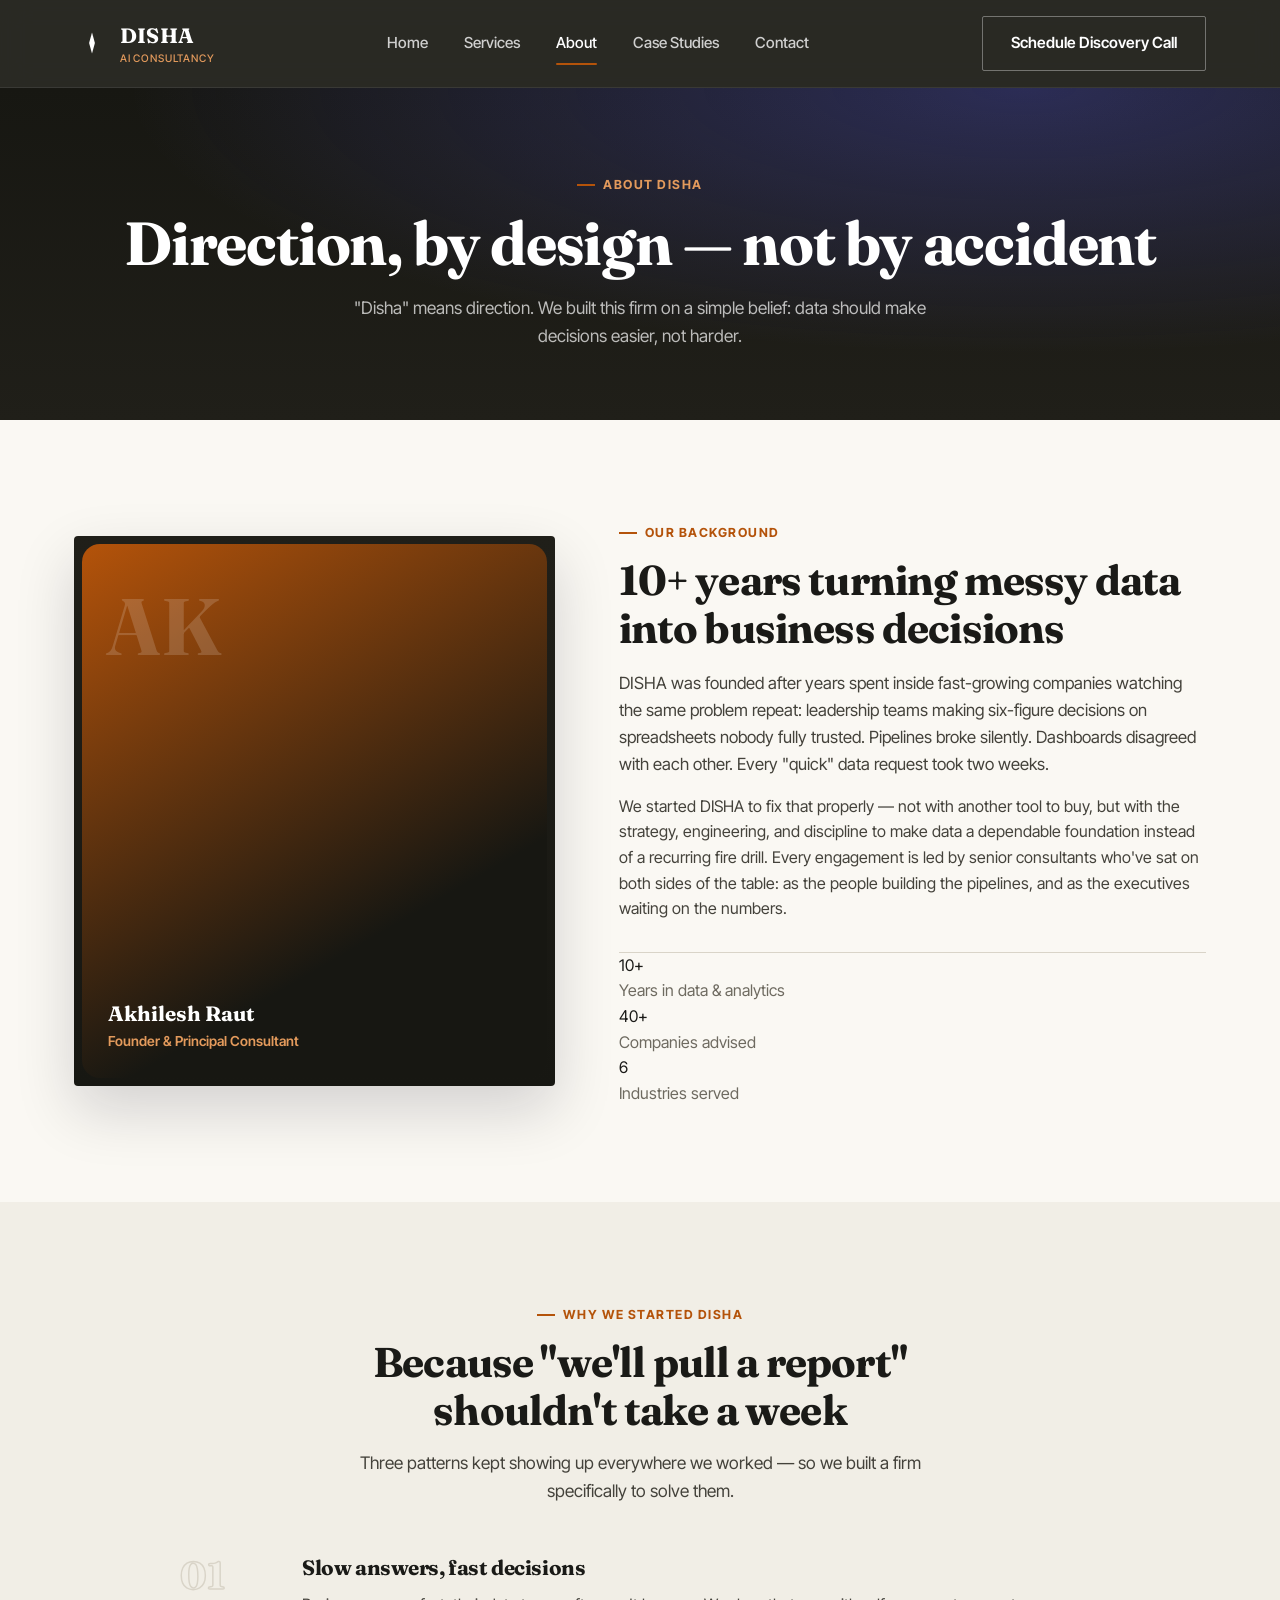
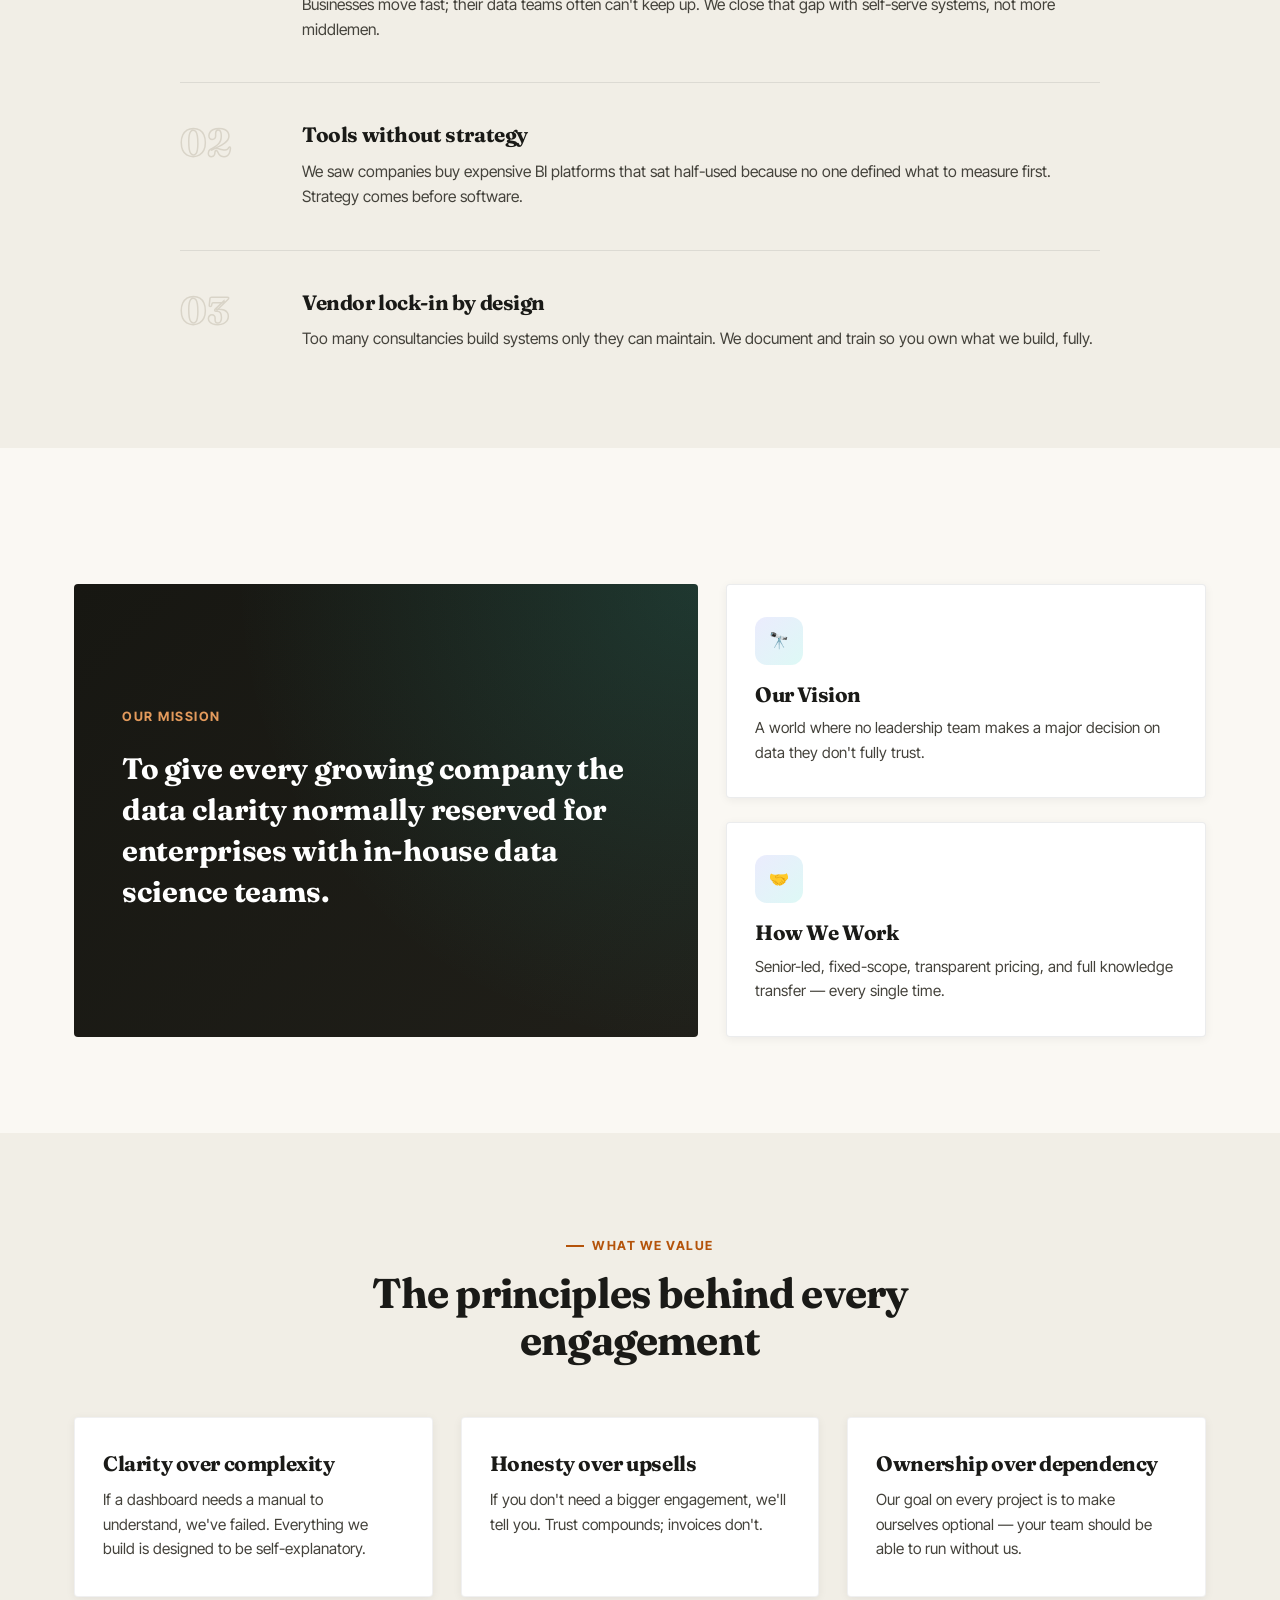
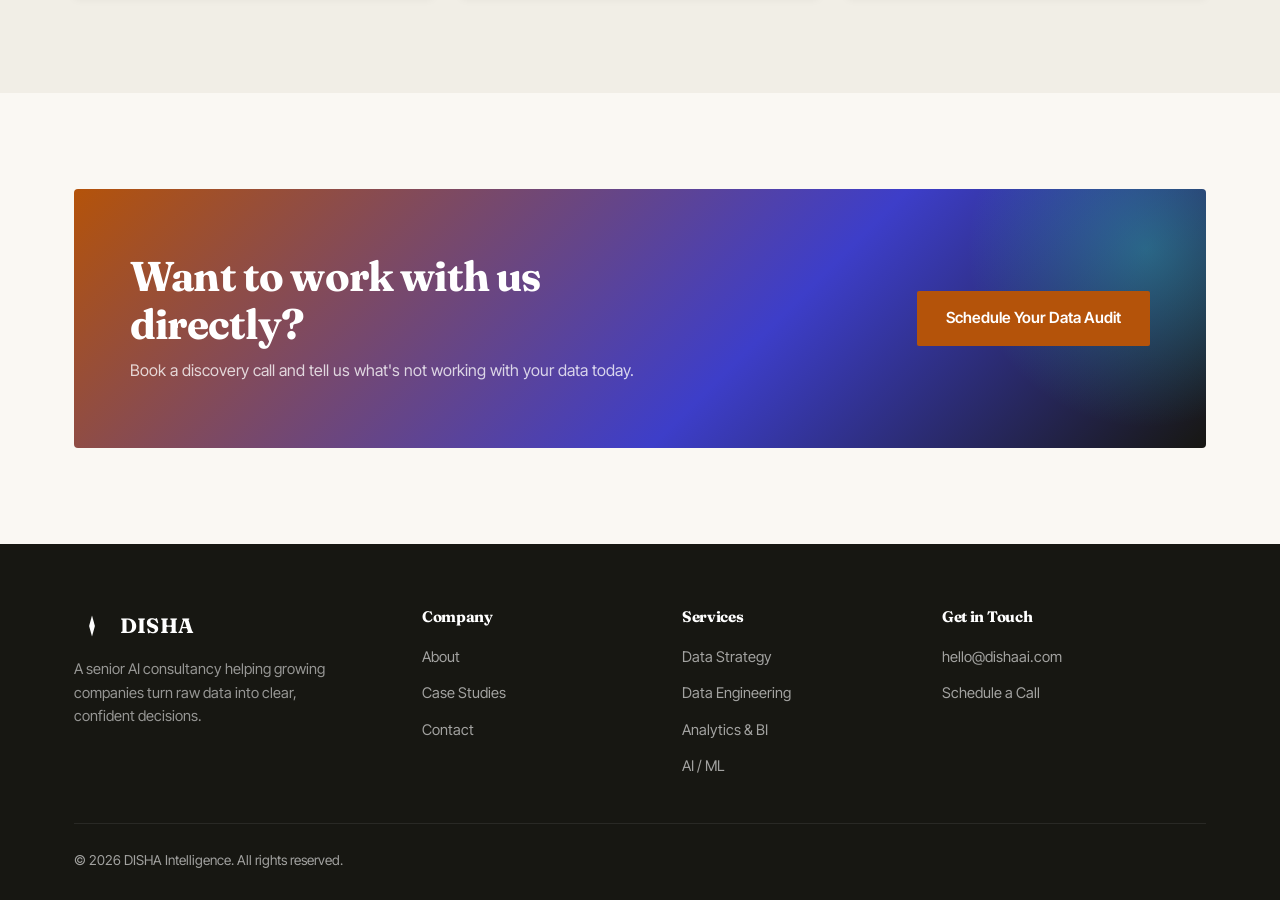
==== about.html @ 03b8af64 "Redesign: editorial consulting-firm design system Homepage rebuilt from scratch (css/editorial.css +" ====
<!DOCTYPE html>
<html lang="en">
<head>
<meta charset="UTF-8" />
<meta name="viewport" content="width=device-width, initial-scale=1.0" />
<title>About — DISHA Intelligence</title>
<meta name="description" content="Learn why DISHA was founded, the team's background, and the mission driving every data engagement." />
<link rel="icon" type="image/svg+xml" href="assets/favicon.svg" />
<link rel="icon" type="image/png" sizes="512x512" href="assets/favicon-512.png" />
<link rel="apple-touch-icon" href="assets/favicon-256.png" />
<link rel="preconnect" href="https://fonts.googleapis.com">
<link rel="preconnect" href="https://fonts.gstatic.com" crossorigin>
<link href="https://fonts.googleapis.com/css2?family=Fraunces:ital,opsz,wght@0,9..144,400;0,9..144,600;1,9..144,400&family=Inter+Tight:wght@400;500;600;700&display=swap" rel="stylesheet">
<link rel="stylesheet" href="css/styles.css" />
</head>
<body>

<header class="navbar">
  <div class="nav-inner">
    <a href="index.html" class="brand">
      <span class="brand-mark"><svg width="24" height="24" viewBox="0 0 120 120" xmlns="http://www.w3.org/2000/svg"><polygon points="60,7 45.5,60 74.5,60" fill="#FFFFFF"/><polygon points="45.5,60 60,113 74.5,60" fill="#FFFFFF"/></svg></span>
      <span><span class="brand-name">DISHA</span><span class="brand-tag">AI Consultancy</span></span>
    </a>
    <nav class="nav-links">
      <a href="index.html">Home</a>
      <a href="services.html">Services</a>
      <a href="about.html" class="active">About</a>
      <a href="case-studies.html">Case Studies</a>
      <a href="contact.html">Contact</a>
    </nav>
    <div class="nav-cta">
      <a href="contact.html" class="btn btn-outline">Schedule Discovery Call</a>
      <button type="button" class="nav-toggle" aria-label="Toggle navigation"><span></span><span></span><span></span></button>
    </div>
  </div>
</header>

<section class="page-header">
  <div class="container">
    <div class="section-tag">About DISHA</div>
    <h1>Direction, by design — not by accident</h1>
    <p>"Disha" means direction. We built this firm on a simple belief: data should make decisions easier, not harder.</p>
  </div>
</section>

<!-- FOUNDER -->
<section>
  <div class="container">
    <div class="about-hero">
      <div class="founder-card">
        <div class="founder-photo">
          <div class="initials">AK</div>
          <div>
            <div class="fp-name">Akhilesh Raut</div>
            <div class="fp-role">Founder &amp; Principal Consultant</div>
          </div>
        </div>
      </div>
      <div>
        <div class="section-tag">Our Background</div>
        <h2>10+ years turning messy data into business decisions</h2>
        <p style="margin-top:18px;font-size:1.05rem;">DISHA was founded after years spent inside fast-growing companies watching the same problem repeat: leadership teams making six-figure decisions on spreadsheets nobody fully trusted. Pipelines broke silently. Dashboards disagreed with each other. Every "quick" data request took two weeks.</p>
        <p style="margin-top:16px;">We started DISHA to fix that properly — not with another tool to buy, but with the strategy, engineering, and discipline to make data a dependable foundation instead of a recurring fire drill. Every engagement is led by senior consultants who've sat on both sides of the table: as the people building the pipelines, and as the executives waiting on the numbers.</p>
        <div class="hero-stats" style="border-top:1px solid var(--ink-300);margin-top:30px;">
          <div><div class="num" style="color:var(--ink-900)">10+</div><div class="label" style="color:var(--ink-500)">Years in data &amp; analytics</div></div>
          <div><div class="num" style="color:var(--ink-900)">40+</div><div class="label" style="color:var(--ink-500)">Companies advised</div></div>
          <div><div class="num" style="color:var(--ink-900)">6</div><div class="label" style="color:var(--ink-500)">Industries served</div></div>
        </div>
      </div>
    </div>
  </div>
</section>

<!-- WHY WE STARTED — Editorial numbered list, not another card row -->
<section class="bg-alt">
  <div class="container">
    <div class="section-head center">
      <div class="section-tag" style="justify-content:center;">Why We Started DISHA</div>
      <h2>Because "we'll pull a report" shouldn't take a week</h2>
      <p>Three patterns kept showing up everywhere we worked — so we built a firm specifically to solve them.</p>
    </div>
    <div class="capability-list">
      <div class="capability-item">
        <div class="capability-num">01</div>
        <div class="capability-body">
          <h3>Slow answers, fast decisions</h3>
          <p>Businesses move fast; their data teams often can't keep up. We close that gap with self-serve systems, not more middlemen.</p>
        </div>
      </div>
      <div class="capability-item">
        <div class="capability-num">02</div>
        <div class="capability-body">
          <h3>Tools without strategy</h3>
          <p>We saw companies buy expensive BI platforms that sat half-used because no one defined what to measure first. Strategy comes before software.</p>
        </div>
      </div>
      <div class="capability-item">
        <div class="capability-num">03</div>
        <div class="capability-body">
          <h3>Vendor lock-in by design</h3>
          <p>Too many consultancies build systems only they can maintain. We document and train so you own what we build, fully.</p>
        </div>
      </div>
    </div>
  </div>
</section>

<!-- MISSION / VISION — Asymmetric: featured statement + stacked companions -->
<section>
  <div class="container">
    <div class="mission-grid">
      <div class="mission-card">
        <div class="mission-label">Our Mission</div>
        <p class="mission-statement">To give every growing company the data clarity normally reserved for enterprises with in-house data science teams.</p>
      </div>
      <div class="mission-side">
        <div class="mission-side-item">
          <div class="card-icon">🔭</div>
          <h3>Our Vision</h3>
          <p>A world where no leadership team makes a major decision on data they don't fully trust.</p>
        </div>
        <div class="mission-side-item">
          <div class="card-icon">🤝</div>
          <h3>How We Work</h3>
          <p>Senior-led, fixed-scope, transparent pricing, and full knowledge transfer — every single time.</p>
        </div>
      </div>
    </div>
  </div>
</section>

<!-- VALUES STRIP -->
<section class="bg-alt">
  <div class="container">
    <div class="section-head center">
      <div class="section-tag" style="justify-content:center;">What We Value</div>
      <h2>The principles behind every engagement</h2>
    </div>
    <div class="grid-3">
      <div class="card">
        <h3>Clarity over complexity</h3>
        <p>If a dashboard needs a manual to understand, we've failed. Everything we build is designed to be self-explanatory.</p>
      </div>
      <div class="card">
        <h3>Honesty over upsells</h3>
        <p>If you don't need a bigger engagement, we'll tell you. Trust compounds; invoices don't.</p>
      </div>
      <div class="card">
        <h3>Ownership over dependency</h3>
        <p>Our goal on every project is to make ourselves optional — your team should be able to run without us.</p>
      </div>
    </div>
  </div>
</section>

<section>
  <div class="container">
    <div class="cta-banner">
      <div class="cta-text">
        <h2>Want to work with us directly?</h2>
        <p>Book a discovery call and tell us what's not working with your data today.</p>
      </div>
      <div class="cta-action">
        <a href="contact.html" class="btn btn-primary">Schedule Your Data Audit</a>
      </div>
    </div>
  </div>
</section>

<footer class="site-footer">
  <div class="container">
    <div class="footer-grid">
      <div class="footer-about">
        <div class="brand">
          <span class="brand-mark"><svg width="24" height="24" viewBox="0 0 120 120" xmlns="http://www.w3.org/2000/svg"><polygon points="60,7 45.5,60 74.5,60" fill="#FFFFFF"/><polygon points="45.5,60 60,113 74.5,60" fill="#FFFFFF"/></svg></span>
          <span class="brand-name">DISHA</span>
        </div>
        <p>A senior AI consultancy helping growing companies turn raw data into clear, confident decisions.</p>
      </div>
      <div>
        <h4>Company</h4>
        <ul><li><a href="about.html">About</a></li><li><a href="case-studies.html">Case Studies</a></li><li><a href="contact.html">Contact</a></li></ul>
      </div>
      <div>
        <h4>Services</h4>
        <ul><li><a href="services.html">Data Strategy</a></li><li><a href="services.html">Data Engineering</a></li><li><a href="services.html">Analytics &amp; BI</a></li><li><a href="services.html">AI / ML</a></li></ul>
      </div>
      <div>
        <h4>Get in Touch</h4>
        <ul><li><a href="mailto:hello@dishaai.com">hello@dishaai.com</a></li><li><a href="contact.html">Schedule a Call</a></li></ul>
      </div>
    </div>
    <div class="footer-bottom">
      <span>&copy; 2026 DISHA Intelligence. All rights reserved.</span>
    </div>
  </div>
</footer>

<script src="js/main.js"></script>
</body>
</html>
---- css/styles.css ----
/* =========================================================
   DISHA — Design System
   ========================================================= */

:root {
  --navy-900: #171712;
  --navy-800: #201F19;
  --navy-700: #2A2922;
  --indigo-500: #B4530A;
  --indigo-400: #C96A1F;
  --teal-400: #B4530A;
  --teal-300: #E39A5C;
  --amber-500: #B4530A;
  --amber-400: #C96A1F;
  --ink-900: #1A1A17;
  --ink-700: #44423B;
  --ink-500: #6E6A60;
  --ink-300: #D9D4C8;
  --ink-100: #F1EEE6;
  --bg-light: #FAF8F3;
  --white: #ffffff;

  --font-display: 'Fraunces', Georgia, serif;
  --font-body: 'Inter Tight', 'Segoe UI', sans-serif;

  --radius-sm: 2px;
  --radius-md: 3px;
  --radius-lg: 4px;
  --shadow-sm: 0 2px 10px rgba(11, 15, 31, 0.06);
  --shadow-md: 0 12px 32px rgba(11, 15, 31, 0.10);
  --shadow-lg: 0 24px 60px rgba(11, 15, 31, 0.16);
  --container: 1180px;
}

* { box-sizing: border-box; margin: 0; padding: 0; }

html { scroll-behavior: smooth; }

body {
  font-family: var(--font-body);
  color: var(--ink-900);
  background: var(--bg-light);
  line-height: 1.6;
  -webkit-font-smoothing: antialiased;
  overflow-x: hidden;
}

img, svg { display: block; max-width: 100%; }

a { color: inherit; text-decoration: none; }

h1, h2, h3, h4 {
  font-family: var(--font-display);
  font-weight: 700;
  line-height: 1.15;
  letter-spacing: -0.02em;
  color: var(--ink-900);
}

h1 { font-size: clamp(2.4rem, 5vw, 3.8rem); }
h2 { font-size: clamp(1.9rem, 3.4vw, 2.6rem); }
h3 { font-size: 1.3rem; }

p { color: var(--ink-700); }

.container {
  width: 100%;
  max-width: var(--container);
  margin: 0 auto;
  padding: 0 24px;
}

section { padding: 96px 0; }
@media (max-width: 720px) { section { padding: 64px 0; } }

.section-tag {
  display: inline-flex;
  align-items: center;
  gap: 8px;
  font-size: 0.78rem;
  font-weight: 700;
  letter-spacing: 0.12em;
  text-transform: uppercase;
  color: var(--indigo-500);
  margin-bottom: 14px;
}
.section-tag::before {
  content: '';
  width: 18px;
  height: 2px;
  background: var(--amber-500);
  display: inline-block;
}

.section-head { max-width: 640px; margin-bottom: 52px; }
.section-head.center { margin-left: auto; margin-right: auto; text-align: center; }
.section-head p { margin-top: 14px; font-size: 1.08rem; }

/* ---------- Buttons ---------- */
.btn {
  display: inline-flex;
  align-items: center;
  justify-content: center;
  gap: 8px;
  padding: 14px 28px;
  border-radius: 2px;
  font-family: var(--font-body);
  font-weight: 600;
  font-size: 0.96rem;
  border: 1px solid transparent;
  cursor: pointer;
  transition: transform 0.18s ease, box-shadow 0.18s ease, background 0.18s ease, color 0.18s ease;
  white-space: nowrap;
}
.btn:active { transform: translateY(1px); }

.btn-primary {
  background: var(--amber-500);
  color: var(--white);
  box-shadow: none;
}
.btn-primary:hover { background: var(--amber-400); transform: translateY(-2px); }

.btn-light {
  background: var(--white);
  color: var(--navy-900);
  box-shadow: var(--shadow-sm);
}
.btn-light:hover { transform: translateY(-2px); box-shadow: var(--shadow-md); }

.btn-outline {
  background: transparent;
  color: var(--white);
  border-color: rgba(255, 255, 255, 0.35);
}
.btn-outline:hover { background: rgba(255, 255, 255, 0.1); }

.btn-outline-dark {
  background: transparent;
  color: var(--ink-900);
  border-color: var(--ink-300);
}
.btn-outline-dark:hover { background: var(--ink-100); }

.btn-block { width: 100%; }

/* ---------- Navbar ---------- */
.navbar {
  position: sticky;
  top: 0;
  z-index: 100;
  background: rgba(23, 23, 18, 0.92);
  backdrop-filter: blur(14px);
  -webkit-backdrop-filter: blur(14px);
  border-bottom: 1px solid rgba(255, 255, 255, 0.08);
}
.nav-inner {
  display: flex;
  align-items: center;
  justify-content: space-between;
  padding: 16px 24px;
  max-width: var(--container);
  margin: 0 auto;
}
.brand { display: flex; align-items: center; gap: 10px; }
.brand-mark {
  width: 36px; height: 36px;
  display: flex; align-items: center; justify-content: center;
}
.brand-name {
  font-family: var(--font-display);
  font-weight: 700;
  font-size: 1.3rem;
  color: var(--white);
  letter-spacing: 0.01em;
}
.brand-tag {
  display: block;
  font-family: var(--font-body);
  font-size: 0.65rem;
  font-weight: 500;
  color: var(--teal-300);
  letter-spacing: 0.08em;
  text-transform: uppercase;
  margin-top: -2px;
}

.nav-links {
  display: flex;
  align-items: center;
  gap: 36px;
}
.nav-links a {
  color: rgba(255, 255, 255, 0.78);
  font-size: 0.95rem;
  font-weight: 500;
  transition: color 0.15s ease;
  position: relative;
  padding: 4px 0;
}
.nav-links a:hover { color: var(--white); }
.nav-links a.active { color: var(--white); }
.nav-links a.active::after {
  content: '';
  position: absolute;
  bottom: -6px; left: 0; right: 0;
  height: 2px;
  background: var(--amber-500);
  border-radius: 2px;
}

.nav-cta { display: flex; align-items: center; gap: 18px; }
.nav-toggle {
  display: none;
  flex-direction: column;
  gap: 5px;
  background: none;
  border: none;
  cursor: pointer;
  padding: 6px;
}
.nav-toggle span { width: 24px; height: 2px; background: var(--white); border-radius: 2px; }

@media (max-width: 920px) {
  .nav-links {
    position: fixed;
    top: 72px; left: 0; right: 0;
    flex-direction: column;
    align-items: flex-start;
    gap: 0;
    background: var(--navy-800);
    border-bottom: 1px solid rgba(255,255,255,0.08);
    max-height: 0;
    overflow: hidden;
    transition: max-height 0.3s ease;
  }
  .nav-links.open { max-height: 420px; }
  .nav-links a { width: 100%; padding: 16px 24px; border-top: 1px solid rgba(255,255,255,0.06); }
  .nav-links a.active::after { display: none; }
  .nav-links a.active { background: rgba(255,255,255,0.04); }
  .nav-cta .btn-outline { display: none; }
  .nav-toggle { display: flex; }
}

/* ---------- Hero — Asymmetric Premium Layout ---------- */
.hero {
  position: relative;
  background: radial-gradient(ellipse 80% 60% at 20% -10%, rgba(91, 95, 240, 0.35), transparent),
              radial-gradient(ellipse 60% 50% at 90% 10%, rgba(45, 217, 196, 0.25), transparent),
              linear-gradient(180deg, var(--navy-900), var(--navy-800));
  color: var(--white);
  padding: 100px 0 80px;
  overflow: hidden;
}

.hero-grid-bg {
  position: absolute; inset: 0;
  background-image:
    linear-gradient(rgba(255,255,255,0.035) 1px, transparent 1px),
    linear-gradient(90deg, rgba(255,255,255,0.035) 1px, transparent 1px);
  background-size: 52px 52px;
  mask-image: radial-gradient(ellipse 70% 70% at 50% 30%, black, transparent);
}

.hero-gradient {
  position: absolute;
  inset: 0;
  background: radial-gradient(circle at 80% 50%, rgba(45, 217, 196, 0.15) 0%, transparent 60%);
  pointer-events: none;
}

.hero .container { position: relative; z-index: 1; }

/* Asymmetric two-column layout */
.hero-layout {
  display: grid;
  grid-template-columns: 1fr 1.1fr;
  gap: 80px;
  align-items: center;
}

.hero-text {
  max-width: 640px;
}

.hero h1 {
  color: var(--white);
  margin-bottom: 24px;
  font-size: clamp(2.8rem, 6vw, 3.6rem);
}

.hero h1 .accent {
  background: linear-gradient(135deg, var(--teal-300), var(--indigo-400));
  -webkit-background-clip: text;
  background-clip: text;
  color: transparent;
}

.hero p.lead {
  font-size: 1.08rem;
  color: rgba(255, 255, 255, 0.75);
  line-height: 1.8;
  margin-bottom: 40px;
}

.hero-actions {
  display: flex;
  gap: 16px;
  flex-wrap: wrap;
  margin-bottom: 0;
}

/* Visual side with floating stat cards */
.hero-visual {
  position: relative;
  height: 450px;
}

.hero-placeholder {
  position: relative;
  width: 100%;
  height: 380px;
  border-radius: 24px;
  background: linear-gradient(135deg, rgba(94, 234, 212, 0.1), rgba(109, 94, 245, 0.1));
  border: 1px solid rgba(255, 255, 255, 0.12);
  display: flex;
  flex-direction: column;
  align-items: center;
  justify-content: center;
  color: rgba(255, 255, 255, 0.6);
  backdrop-filter: blur(8px);
}

.placeholder-icon {
  color: rgba(255, 255, 255, 0.3);
  margin-bottom: 16px;
}

.hero-placeholder p {
  font-size: 0.85rem;
  letter-spacing: 0.05em;
  text-transform: uppercase;
}

/* Floating stat cards with staggered positions */
.stat-float {
  position: absolute;
  background: rgba(255, 255, 255, 0.08);
  border: 1px solid rgba(255, 255, 255, 0.14);
  border-radius: 16px;
  padding: 20px 24px;
  backdrop-filter: blur(12px);
  animation: float 6s ease-in-out infinite;
}

.stat-float-1 {
  top: 20px;
  left: 0;
  animation-delay: 0s;
}

.stat-float-2 {
  top: 160px;
  right: 0;
  animation-delay: 0.5s;
}

.stat-float-3 {
  bottom: 30px;
  left: 40px;
  animation-delay: 1s;
}

.stat-value {
  font-family: var(--font-display);
  font-size: 1.8rem;
  font-weight: 800;
  color: var(--white);
  margin-bottom: 4px;
}

.stat-float p {
  color: rgba(255, 255, 255, 0.6);
  font-size: 0.75rem;
  letter-spacing: 0.04em;
  text-transform: uppercase;
}

@keyframes float {
  0%, 100% { transform: translateY(0px); }
  50% { transform: translateY(-12px); }
}

@media (max-width: 920px) {
  .hero-layout {
    grid-template-columns: 1fr;
    gap: 60px;
    align-items: flex-start;
  }

  .hero-visual {
    height: 350px;
  }

  .hero-placeholder {
    height: 300px;
  }

  .stat-float {
    position: static;
    animation: none;
    display: inline-block;
    width: calc(33.333% - 12px);
    margin-right: 18px;
    margin-bottom: 16px;
  }

  .stat-float-1, .stat-float-2, .stat-float-3 {
    top: auto;
    right: auto;
    bottom: auto;
    left: auto;
  }
}

@media (max-width: 620px) {
  .hero {
    padding: 80px 0 60px;
  }

  .hero h1 {
    font-size: 2.2rem;
    margin-bottom: 20px;
  }

  .hero p.lead {
    font-size: 1rem;
    margin-bottom: 30px;
  }

  .hero-actions {
    flex-direction: column;
  }

  .stat-float {
    width: 48%;
    margin-right: 0;
    margin-bottom: 12px;
  }

  .stat-float:nth-child(3) {
    width: 100%;
  }
}

/* ---------- Page header (inner pages) ---------- */
.page-header {
  background: radial-gradient(ellipse 70% 80% at 80% 0%, rgba(91, 95, 240, 0.3), transparent),
              linear-gradient(180deg, var(--navy-900), var(--navy-800));
  color: var(--white);
  padding: 80px 0 70px;
  text-align: center;
}
.page-header .section-tag { justify-content: center; color: var(--teal-300); }
.page-header h1 { color: var(--white); margin-bottom: 16px; }
.page-header p { color: rgba(255,255,255,0.7); max-width: 600px; margin: 0 auto; font-size: 1.08rem; }

/* ---------- Bento Grid: Services Cards ---------- */
.bento-grid {
  display: grid;
  grid-template-columns: 2fr 1fr 1fr;
  grid-template-rows: auto auto;
  gap: 24px;
  margin-top: 60px;
}

.card-lg { grid-row: span 2; }
.card-md { grid-row: span 1; }
.card-sm { grid-row: span 1; }

/* Base card styles */
.card {
  background: var(--white);
  border-radius: var(--radius-lg);
  padding: 34px 28px;
  box-shadow: var(--shadow-sm);
  border: 1px solid rgba(11, 15, 31, 0.06);
  transition: all 0.3s cubic-bezier(0.34, 1.56, 0.64, 1);
  display: flex;
  flex-direction: column;
}

.card:hover {
  transform: translateY(-8px);
  box-shadow: var(--shadow-md);
  border-color: var(--teal-400);
}

/* Featured card (large, emphasized) */
.card-featured {
  background: linear-gradient(135deg, var(--white) 0%, rgba(94, 234, 212, 0.04) 100%);
  border: 1px solid var(--teal-400);
  position: relative;
}

.card-featured::before {
  content: '';
  position: absolute;
  inset: 0;
  border-radius: var(--radius-lg);
  background: radial-gradient(circle at top-right, rgba(94, 234, 212, 0.1), transparent 70%);
  pointer-events: none;
}

.card-featured h3 { color: var(--navy-900); }

.card-tag {
  display: inline-block;
  font-size: 0.7rem;
  font-weight: 700;
  letter-spacing: 0.1em;
  text-transform: uppercase;
  color: var(--teal-400);
  margin-bottom: 12px;
  padding-bottom: 12px;
  border-bottom: 1px solid var(--teal-400);
}

.card-cta {
  margin-top: auto;
  font-weight: 600;
  color: var(--teal-400);
  font-size: 0.9rem;
}

/* Icon styling */
.card-icon {
  width: 48px;
  height: 48px;
  border-radius: 12px;
  display: flex;
  align-items: center;
  justify-content: center;
  margin-bottom: 18px;
  background: linear-gradient(135deg, rgba(91,95,240,0.12), rgba(45,217,196,0.16));
  color: var(--indigo-500);
  transition: all 0.3s ease;
}

.card:hover .card-icon {
  background: linear-gradient(135deg, rgba(91,95,240,0.18), rgba(45,217,196,0.24));
  transform: scale(1.08);
}

.card h3, .card h4 { margin-bottom: 12px; }
.card h3 { font-size: 1.3rem; }
.card h4 { font-size: 1.08rem; color: var(--ink-900); }
.card p { font-size: 0.96rem; color: var(--ink-700); }

/* Responsive: Stack on tablet */
@media (max-width: 920px) {
  .bento-grid {
    grid-template-columns: 1fr 1fr;
  }
  .card-lg { grid-row: span 1; }
}

/* Responsive: Single column on mobile */
@media (max-width: 640px) {
  .bento-grid {
    grid-template-columns: 1fr;
    gap: 18px;
  }
  .card {
    padding: 28px 24px;
  }
  .card h3 { font-size: 1.15rem; }
}

/* Services section header — left-aligned */
.services-section {
  padding: 96px 0;
}

.services-head {
  display: grid;
  grid-template-columns: 1fr 1fr;
  gap: 60px;
  align-items: flex-start;
  margin-bottom: 20px;
}

.services-head h2 {
  margin-top: 12px;
  margin-bottom: 0;
}

.services-head p {
  color: var(--ink-700);
  font-size: 1.08rem;
  line-height: 1.7;
}

@media (max-width: 880px) {
  .services-head {
    grid-template-columns: 1fr;
    gap: 24px;
  }
}

/* Grid utilities for other sections */
.grid-3 { display: grid; grid-template-columns: repeat(3, 1fr); gap: 28px; }
.grid-4 { display: grid; grid-template-columns: repeat(4, 1fr); gap: 24px; }
.grid-2 { display: grid; grid-template-columns: repeat(2, 1fr); gap: 28px; }
@media (max-width: 980px) { .grid-3, .grid-4 { grid-template-columns: repeat(2, 1fr); } }
@media (max-width: 640px) { .grid-3, .grid-4, .grid-2 { grid-template-columns: 1fr; } }

.card-list { margin-top: 18px; display: flex; flex-direction: column; gap: 9px; }
.card-list li { list-style: none; display: flex; gap: 9px; font-size: 0.9rem; color: var(--ink-700); align-items: flex-start; }
.card-list li svg { flex-shrink: 0; margin-top: 3px; color: var(--teal-400); }

/* ---------- Outcomes Grid: Case Studies ---------- */
.outcomes-grid {
  display: grid;
  grid-template-columns: 1.8fr 1fr 1fr;
  gap: 28px;
  align-items: start;
}

.outcome-card {
  background: var(--white);
  border-radius: var(--radius-lg);
  padding: 40px 32px;
  box-shadow: var(--shadow-sm);
  border: 1px solid rgba(11, 15, 31, 0.06);
  transition: all 0.3s cubic-bezier(0.34, 1.56, 0.64, 1);
  display: flex;
  flex-direction: column;
}

.outcome-card:hover {
  transform: translateY(-6px);
  box-shadow: var(--shadow-md);
  border-color: var(--teal-400);
}

.outcome-lg { grid-row: span 1; }
.outcome-md { grid-row: span 1; }

.outcome-featured {
  background: linear-gradient(135deg, var(--white) 0%, rgba(94, 234, 212, 0.04) 100%);
  border: 1px solid var(--teal-400);
  padding: 48px 40px;
  position: relative;
}

.outcome-featured::before {
  content: '';
  position: absolute;
  inset: 0;
  border-radius: var(--radius-lg);
  background: radial-gradient(circle at top-right, rgba(94, 234, 212, 0.08), transparent 70%);
  pointer-events: none;
}

/* Responsive: Stack on tablet */
@media (max-width: 980px) {
  .outcomes-grid {
    grid-template-columns: 1fr 1fr;
  }
}

/* Responsive: Single column on mobile */
@media (max-width: 640px) {
  .outcomes-grid {
    grid-template-columns: 1fr;
    gap: 20px;
  }
  .outcome-card {
    padding: 32px 28px;
  }
}

/* ---------- Process Timeline ---------- */
.process-timeline {
  display: grid;
  grid-template-columns: repeat(7, 1fr);
  gap: 16px;
  align-items: flex-start;
  position: relative;
}

.process-step {
  grid-column: span 1;
  display: flex;
  flex-direction: column;
  align-items: flex-start;
  gap: 16px;
}

.process-step-offset {
  margin-top: 52px;
}

.step-marker {
  position: relative;
  width: 100%;
}

.step-number {
  width: 64px;
  height: 64px;
  border-radius: 18px;
  background: linear-gradient(135deg, var(--teal-500), var(--purple-600));
  display: flex;
  align-items: center;
  justify-content: center;
  color: white;
  font-family: var(--font-display);
  font-weight: 800;
  font-size: 1.6rem;
  box-shadow: var(--shadow-sm);
  transition: all 0.3s ease;
}

.process-step:hover .step-number {
  transform: scale(1.1);
  box-shadow: var(--shadow-md);
}

.step-content h4 {
  font-size: 1.15rem;
  margin-bottom: 8px;
  color: var(--ink-900);
}

.step-content p {
  font-size: 0.9rem;
  line-height: 1.6;
  color: var(--ink-700);
}

/* Connecting lines between steps */
.step-connector {
  grid-column: span 1;
  height: 3px;
  background: linear-gradient(90deg, var(--teal-400), var(--purple-600));
  margin: 32px 0;
  position: relative;
}

.step-connector::after {
  content: '';
  position: absolute;
  right: -8px;
  top: 50%;
  width: 0;
  height: 0;
  border-left: 8px solid var(--purple-600);
  border-top: 4px solid transparent;
  border-bottom: 4px solid transparent;
  transform: translateY(-50%);
}

/* Responsive: Stack on tablet */
@media (max-width: 980px) {
  .process-timeline {
    grid-template-columns: 1fr;
    gap: 0;
  }

  .process-step {
    padding-left: 20px;
    border-left: 3px solid var(--teal-400);
    margin: 32px 0;
  }

  .step-connector {
    display: none;
  }

  .step-number {
    margin-left: -41px;
  }
}

/* Responsive: Mobile */
@media (max-width: 640px) {
  .process-timeline {
    gap: 0;
  }

  .process-step {
    padding-left: 16px;
    margin: 24px 0;
  }

  .step-number {
    width: 56px;
    height: 56px;
    font-size: 1.4rem;
    margin-left: -36px;
  }

  .step-content h4 {
    font-size: 1.08rem;
  }
}

/* ---------- CTA banner ---------- */
.cta-banner {
  background: linear-gradient(135deg, var(--indigo-500), #3d3ec9 60%, var(--navy-900));
  border-radius: var(--radius-lg);
  padding: 64px 56px;
  color: var(--white);
  display: flex;
  align-items: center;
  justify-content: space-between;
  gap: 32px;
  position: relative;
  overflow: hidden;
}
.cta-banner::after {
  content: '';
  position: absolute;
  width: 360px; height: 360px;
  background: radial-gradient(circle, rgba(45,217,196,0.35), transparent 70%);
  right: -120px; top: -120px;
}
.cta-banner .cta-text { position: relative; z-index: 1; max-width: 560px; }
.cta-banner h2 { color: var(--white); margin-bottom: 10px; }
.cta-banner p { color: rgba(255,255,255,0.78); }
.cta-banner .cta-action { position: relative; z-index: 1; flex-shrink: 0; }
@media (max-width: 760px) {
  .cta-banner { flex-direction: column; text-align: center; padding: 48px 28px; }
}

/* ---------- Footer ---------- */
.site-footer {
  background: var(--navy-900);
  color: rgba(255,255,255,0.6);
  padding: 64px 0 28px;
}
.footer-grid {
  display: grid;
  grid-template-columns: 1.4fr 1fr 1fr 1.2fr;
  gap: 40px;
  padding-bottom: 44px;
  border-bottom: 1px solid rgba(255,255,255,0.08);
}
.footer-grid h4 { color: var(--white); font-size: 0.95rem; margin-bottom: 18px; }
.footer-grid ul { list-style: none; display: flex; flex-direction: column; gap: 11px; }
.footer-grid a { color: rgba(255,255,255,0.6); font-size: 0.92rem; transition: color 0.15s; }
.footer-grid a:hover { color: var(--teal-300); }
.footer-about p { color: rgba(255,255,255,0.55); font-size: 0.92rem; max-width: 280px; margin-top: 14px; }
.footer-bottom {
  display: flex;
  justify-content: space-between;
  align-items: center;
  padding-top: 26px;
  font-size: 0.85rem;
  flex-wrap: wrap;
  gap: 12px;
}
.footer-social { display: flex; gap: 14px; }
.footer-social a {
  width: 36px; height: 36px;
  border-radius: 50%;
  background: rgba(255,255,255,0.06);
  display: flex; align-items: center; justify-content: center;
  transition: background 0.15s;
}
.footer-social a:hover { background: var(--indigo-500); }
@media (max-width: 880px) {
  .footer-grid { grid-template-columns: 1fr 1fr; }
}
@media (max-width: 540px) {
  .footer-grid { grid-template-columns: 1fr; }
}

/* ---------- Capabilities list (Services page) ---------- */
.capability-list { max-width: 920px; margin: 0 auto; }
.capability-item {
  display: grid;
  grid-template-columns: 90px 1fr;
  gap: 32px;
  padding: 40px 0;
  border-bottom: 1px solid rgba(11,15,31,0.09);
}
.capability-item:first-child { padding-top: 0; }
.capability-item:last-child { border-bottom: none; padding-bottom: 0; }
.capability-num {
  font-family: var(--font-display);
  font-size: 2.4rem;
  font-weight: 700;
  color: transparent;
  -webkit-text-stroke: 1.5px var(--ink-300);
  line-height: 1;
}
.capability-body h3 { margin-bottom: 12px; }
.capability-body p { font-size: 0.98rem; }
@media (max-width: 620px) {
  .capability-item { grid-template-columns: 1fr; gap: 10px; }
  .capability-num { font-size: 1.6rem; }
}

/* ---------- Pricing (Services page) ---------- */
.pricing-grid { display: grid; grid-template-columns: repeat(2, 1fr); gap: 28px; align-items: stretch; }
@media (max-width: 900px) { .pricing-grid { grid-template-columns: 1fr; max-width: 460px; margin: 0 auto; } }

.price-card {
  background: var(--white);
  border-radius: var(--radius-lg);
  border: 1px solid rgba(11,15,31,0.08);
  padding: 36px 30px;
  display: flex;
  flex-direction: column;
  box-shadow: var(--shadow-sm);
  position: relative;
}
.price-card.featured {
  background: linear-gradient(180deg, var(--navy-800), var(--navy-900));
  color: var(--white);
  border: none;
  box-shadow: var(--shadow-lg);
  transform: scale(1.03);
}
.price-card.featured h3, .price-card.featured .price { color: var(--white); }
.price-card.featured p { color: rgba(255,255,255,0.65); }
.price-card.featured .card-list li { color: rgba(255,255,255,0.82); }
.price-badge {
  position: absolute; top: -14px; right: 28px;
  background: var(--amber-500);
  color: var(--navy-900);
  font-size: 0.74rem;
  font-weight: 700;
  padding: 6px 14px;
  border-radius: 999px;
  letter-spacing: 0.03em;
}
.tier-name { font-size: 0.82rem; font-weight: 700; text-transform: uppercase; letter-spacing: 0.1em; color: var(--indigo-500); margin-bottom: 10px; }
.price-card.featured .tier-name { color: var(--teal-300); }
.price { font-family: var(--font-display); font-size: 2.4rem; font-weight: 700; margin: 6px 0 4px; }
.price span { font-size: 0.95rem; font-weight: 500; color: var(--ink-500); }
.price-card.featured .price span { color: rgba(255,255,255,0.55); }
.price-desc { font-size: 0.9rem; margin-bottom: 22px; }
.price-meta {
  display: flex; justify-content: space-between;
  font-size: 0.82rem; color: var(--ink-500);
  padding: 14px 0; margin: 18px 0 6px;
  border-top: 1px dashed rgba(11,15,31,0.12);
  border-bottom: 1px dashed rgba(11,15,31,0.12);
}
.price-card.featured .price-meta { color: rgba(255,255,255,0.55); border-color: rgba(255,255,255,0.15); }
.price-card .btn { margin-top: auto; margin-top: 24px; }

/* ---------- Timeline ---------- */
.timeline { display: flex; flex-direction: column; gap: 0; max-width: 760px; margin: 0 auto; }
.timeline-step {
  display: grid;
  grid-template-columns: 70px 1fr;
  gap: 24px;
  position: relative;
  padding-bottom: 44px;
}
.timeline-step:last-child { padding-bottom: 0; }
.timeline-num {
  width: 52px; height: 52px;
  border-radius: 50%;
  background: linear-gradient(135deg, var(--indigo-500), var(--teal-400));
  color: var(--white);
  font-family: var(--font-display);
  font-weight: 700;
  display: flex; align-items: center; justify-content: center;
  font-size: 1.1rem;
  z-index: 1;
}
.timeline-step:not(:last-child)::before {
  content: '';
  position: absolute;
  left: 25px; top: 52px; bottom: -4px;
  width: 2px;
  background: repeating-linear-gradient(to bottom, var(--ink-300) 0 6px, transparent 6px 12px);
}
.timeline-body h4 { margin-bottom: 6px; }
.timeline-body .duration { display: inline-block; font-size: 0.78rem; font-weight: 700; color: var(--amber-500); margin-bottom: 8px; text-transform: uppercase; letter-spacing: 0.06em; }
.timeline-body p { font-size: 0.95rem; }

/* ---------- About page ---------- */
.about-hero { display: grid; grid-template-columns: 0.9fr 1.1fr; gap: 64px; align-items: center; }
@media (max-width: 880px) { .about-hero { grid-template-columns: 1fr; gap: 36px; } }
.founder-card {
  background: linear-gradient(180deg, var(--navy-800), var(--navy-900));
  border-radius: var(--radius-lg);
  padding: 8px;
  box-shadow: var(--shadow-lg);
}
.founder-photo {
  aspect-ratio: 4/4.6;
  border-radius: 18px;
  background: linear-gradient(150deg, var(--indigo-500), var(--navy-900) 70%);
  display: flex;
  align-items: flex-end;
  padding: 26px;
  position: relative;
  overflow: hidden;
}
.founder-photo .initials {
  font-family: var(--font-display);
  font-size: 5rem;
  font-weight: 700;
  color: rgba(255,255,255,0.16);
  position: absolute;
  top: 18px; left: 24px;
}
.founder-photo .fp-name { color: var(--white); font-family: var(--font-display); font-size: 1.3rem; font-weight: 700; position: relative; z-index: 1; }
.founder-photo .fp-role { color: var(--teal-300); font-size: 0.86rem; font-weight: 600; position: relative; z-index: 1; }

/* ---------- Mission / Vision — asymmetric featured + stacked ---------- */
.mission-grid {
  display: grid;
  grid-template-columns: 1.3fr 1fr;
  gap: 28px;
  margin-top: 40px;
  align-items: stretch;
}

.mission-card {
  background: linear-gradient(135deg, var(--navy-900) 0%, var(--navy-800) 100%);
  border-radius: var(--radius-lg);
  padding: 56px 48px;
  display: flex;
  flex-direction: column;
  justify-content: center;
  position: relative;
  overflow: hidden;
}

.mission-card::before {
  content: '';
  position: absolute;
  inset: 0;
  background: radial-gradient(circle at top right, rgba(45, 217, 196, 0.15), transparent 60%);
  pointer-events: none;
}

.mission-label {
  color: var(--teal-300);
  text-transform: uppercase;
  letter-spacing: 0.12em;
  font-weight: 700;
  font-size: 0.8rem;
  margin-bottom: 20px;
  position: relative;
}

.mission-statement {
  color: var(--white);
  font-family: var(--font-display);
  font-weight: 700;
  font-size: clamp(1.5rem, 2.3vw, 2.1rem);
  line-height: 1.4;
  letter-spacing: -0.01em;
  position: relative;
}

.mission-side {
  display: flex;
  flex-direction: column;
  gap: 24px;
}

.mission-side-item {
  background: var(--white);
  border: 1px solid rgba(11, 15, 31, 0.08);
  border-radius: var(--radius-lg);
  padding: 32px 28px;
  box-shadow: var(--shadow-sm);
  flex: 1;
  transition: all 0.3s ease;
}

.mission-side-item:hover {
  transform: translateY(-4px);
  box-shadow: var(--shadow-md);
  border-color: var(--teal-400);
}

.mission-side-item h3 { margin-bottom: 10px; }
.mission-side-item p { font-size: 0.95rem; }

@media (max-width: 880px) {
  .mission-grid { grid-template-columns: 1fr; }
  .mission-card { padding: 44px 36px; }
}

.stat-strip {
  display: grid;
  grid-template-columns: repeat(4, 1fr);
  gap: 24px;
  background: var(--navy-900);
  border-radius: var(--radius-lg);
  padding: 48px 40px;
  color: var(--white);
  text-align: center;
}
.stat-strip .num { font-family: var(--font-display); font-size: 2.2rem; font-weight: 700; color: var(--teal-300); }
.stat-strip .label { font-size: 0.85rem; color: rgba(255,255,255,0.6); margin-top: 6px; }
@media (max-width: 760px) { .stat-strip { grid-template-columns: 1fr 1fr; } }

/* ---------- Case studies ---------- */
.case-card {
  background: var(--white);
  border-radius: var(--radius-lg);
  overflow: hidden;
  box-shadow: var(--shadow-sm);
  border: 1px solid rgba(11,15,31,0.06);
  display: grid;
  grid-template-columns: 1fr 1fr;
}
.case-card:not(:last-child) { margin-bottom: 28px; }
.case-card .case-visual {
  background: linear-gradient(160deg, var(--navy-800), var(--navy-900));
  padding: 40px;
  color: var(--white);
  display: flex;
  flex-direction: column;
  justify-content: center;
  position: relative;
}
.case-card .case-visual .industry-tag {
  align-self: flex-start;
  background: rgba(255,255,255,0.08);
  border: 1px solid rgba(255,255,255,0.16);
  padding: 6px 14px;
  border-radius: 999px;
  font-size: 0.76rem;
  font-weight: 700;
  letter-spacing: 0.04em;
  margin-bottom: 24px;
}
.case-metrics { display: grid; grid-template-columns: 1fr 1fr; gap: 20px; margin-top: 6px; }
.case-metrics .metric .num { font-family: var(--font-display); font-size: 1.9rem; font-weight: 700; color: var(--teal-300); }
.case-metrics .metric .label { font-size: 0.78rem; color: rgba(255,255,255,0.55); margin-top: 2px; }
.case-card .case-body { padding: 40px; display: flex; flex-direction: column; }
.case-card .case-body h3 { margin-bottom: 14px; }
.case-card .case-body .quote {
  margin-top: auto;
  padding-top: 22px;
  border-top: 1px solid rgba(11,15,31,0.08);
  font-style: italic;
  color: var(--ink-700);
  font-size: 0.95rem;
}
.case-card .case-body .quote-author { margin-top: 10px; font-style: normal; font-weight: 700; font-size: 0.88rem; color: var(--ink-900); }
.case-card .case-body .quote-author span { display: block; font-weight: 500; color: var(--ink-500); font-size: 0.82rem; }
@media (max-width: 820px) {
  .case-card { grid-template-columns: 1fr; }
}

/* ---------- Testimonial mini cards (homepage) ---------- */
.testimonial-card {
  background: var(--white);
  border-radius: var(--radius-md);
  padding: 26px;
  box-shadow: var(--shadow-sm);
  border: 1px solid rgba(11,15,31,0.06);
}
.testimonial-card .stars { color: var(--amber-500); font-size: 0.9rem; margin-bottom: 12px; letter-spacing: 2px; }
.testimonial-card p { font-size: 0.92rem; margin-bottom: 16px; }
.testimonial-card .who { display: flex; align-items: center; gap: 12px; }
.testimonial-card .avatar {
  width: 38px; height: 38px; border-radius: 50%;
  background: linear-gradient(135deg, var(--indigo-500), var(--teal-400));
  display: flex; align-items: center; justify-content: center;
  color: var(--white); font-weight: 700; font-size: 0.85rem;
}
.testimonial-card .who strong { display: block; font-size: 0.88rem; }
.testimonial-card .who span { font-size: 0.78rem; color: var(--ink-500); }

/* ---------- Contact page ---------- */
.contact-layout { display: grid; grid-template-columns: 1fr 1.2fr; gap: 48px; align-items: flex-start; }
@media (max-width: 920px) { .contact-layout { grid-template-columns: 1fr; } }

.contact-info-card {
  background: linear-gradient(180deg, var(--navy-800), var(--navy-900));
  color: var(--white);
  border-radius: var(--radius-lg);
  padding: 40px 32px;
}
.contact-info-card h3 { color: var(--white); margin-bottom: 8px; }
.contact-info-card > p { color: rgba(255,255,255,0.65); margin-bottom: 30px; font-size: 0.95rem; }
.contact-item { display: flex; gap: 16px; margin-bottom: 24px; align-items: flex-start; }
.contact-item .ci-icon {
  width: 42px; height: 42px; border-radius: 12px;
  background: rgba(255,255,255,0.08);
  display: flex; align-items: center; justify-content: center;
  color: var(--teal-300);
  flex-shrink: 0;
}
.contact-item h4 { color: var(--white); font-size: 0.95rem; margin-bottom: 3px; }
.contact-item p, .contact-item a { color: rgba(255,255,255,0.65); font-size: 0.9rem; }
.contact-item a:hover { color: var(--teal-300); }
.calendly-box {
  margin-top: 30px;
  background: rgba(255,255,255,0.06);
  border: 1px solid rgba(255,255,255,0.12);
  border-radius: var(--radius-md);
  padding: 22px;
}
.calendly-box h4 { color: var(--white); margin-bottom: 6px; }
.calendly-box p { color: rgba(255,255,255,0.6); font-size: 0.88rem; margin-bottom: 16px; }

.form-card {
  background: var(--white);
  border-radius: var(--radius-lg);
  padding: 40px;
  box-shadow: var(--shadow-sm);
  border: 1px solid rgba(11,15,31,0.06);
}
.form-row { display: grid; grid-template-columns: 1fr 1fr; gap: 20px; }
@media (max-width: 540px) { .form-row { grid-template-columns: 1fr; } }
.field { margin-bottom: 20px; }
.field label { display: block; font-size: 0.85rem; font-weight: 600; margin-bottom: 8px; color: var(--ink-900); }
.field input, .field select, .field textarea {
  width: 100%;
  padding: 13px 16px;
  border-radius: 10px;
  border: 1.5px solid var(--ink-300);
  font-family: var(--font-body);
  font-size: 0.95rem;
  color: var(--ink-900);
  background: var(--white);
  transition: border-color 0.15s ease, box-shadow 0.15s ease;
}
.field input:focus, .field select:focus, .field textarea:focus {
  outline: none;
  border-color: var(--indigo-500);
  box-shadow: 0 0 0 4px rgba(91,95,240,0.12);
}
.field textarea { resize: vertical; min-height: 120px; }
.field .error-msg { display: none; color: #e0452f; font-size: 0.8rem; margin-top: 6px; }
.field.invalid input, .field.invalid select, .field.invalid textarea { border-color: #e0452f; }
.field.invalid .error-msg { display: block; }
.form-note { font-size: 0.82rem; color: var(--ink-500); margin-top: 16px; text-align: center; }
.form-success {
  display: none;
  text-align: center;
  padding: 40px 10px;
}
.form-success .check {
  width: 60px; height: 60px; border-radius: 50%;
  background: linear-gradient(135deg, var(--indigo-500), var(--teal-400));
  display: flex; align-items: center; justify-content: center;
  margin: 0 auto 20px;
  color: var(--white);
}
.form-success h3 { margin-bottom: 8px; }
.form-success p { font-size: 0.95rem; }

/* ---------- FAQ ---------- */
.faq-item {
  border-bottom: 1px solid rgba(11,15,31,0.1);
  padding: 22px 0;
}
.faq-item summary {
  cursor: pointer;
  font-weight: 700;
  font-size: 1.02rem;
  list-style: none;
  display: flex;
  justify-content: space-between;
  align-items: center;
}
.faq-item summary::-webkit-details-marker { display: none; }
.faq-item summary .icon { font-size: 1.3rem; color: var(--indigo-500); transition: transform 0.2s; }
.faq-item[open] summary .icon { transform: rotate(45deg); }
.faq-item p { margin-top: 14px; font-size: 0.95rem; }

/* ---------- Utility ---------- */
.text-center { text-align: center; }
.mt-lg { margin-top: 56px; }
.bg-alt { background: var(--ink-100); }
.eyebrow-row { display: flex; align-items: center; justify-content: space-between; gap: 24px; flex-wrap: wrap; }

.logo-strip {
  display: flex;
  align-items: center;
  justify-content: space-between;
  flex-wrap: wrap;
  gap: 28px;
  padding: 28px 0;
  opacity: 0.55;
  filter: grayscale(1);
}
.logo-strip span { font-family: var(--font-display); font-weight: 700; font-size: 1.05rem; color: var(--ink-500); }
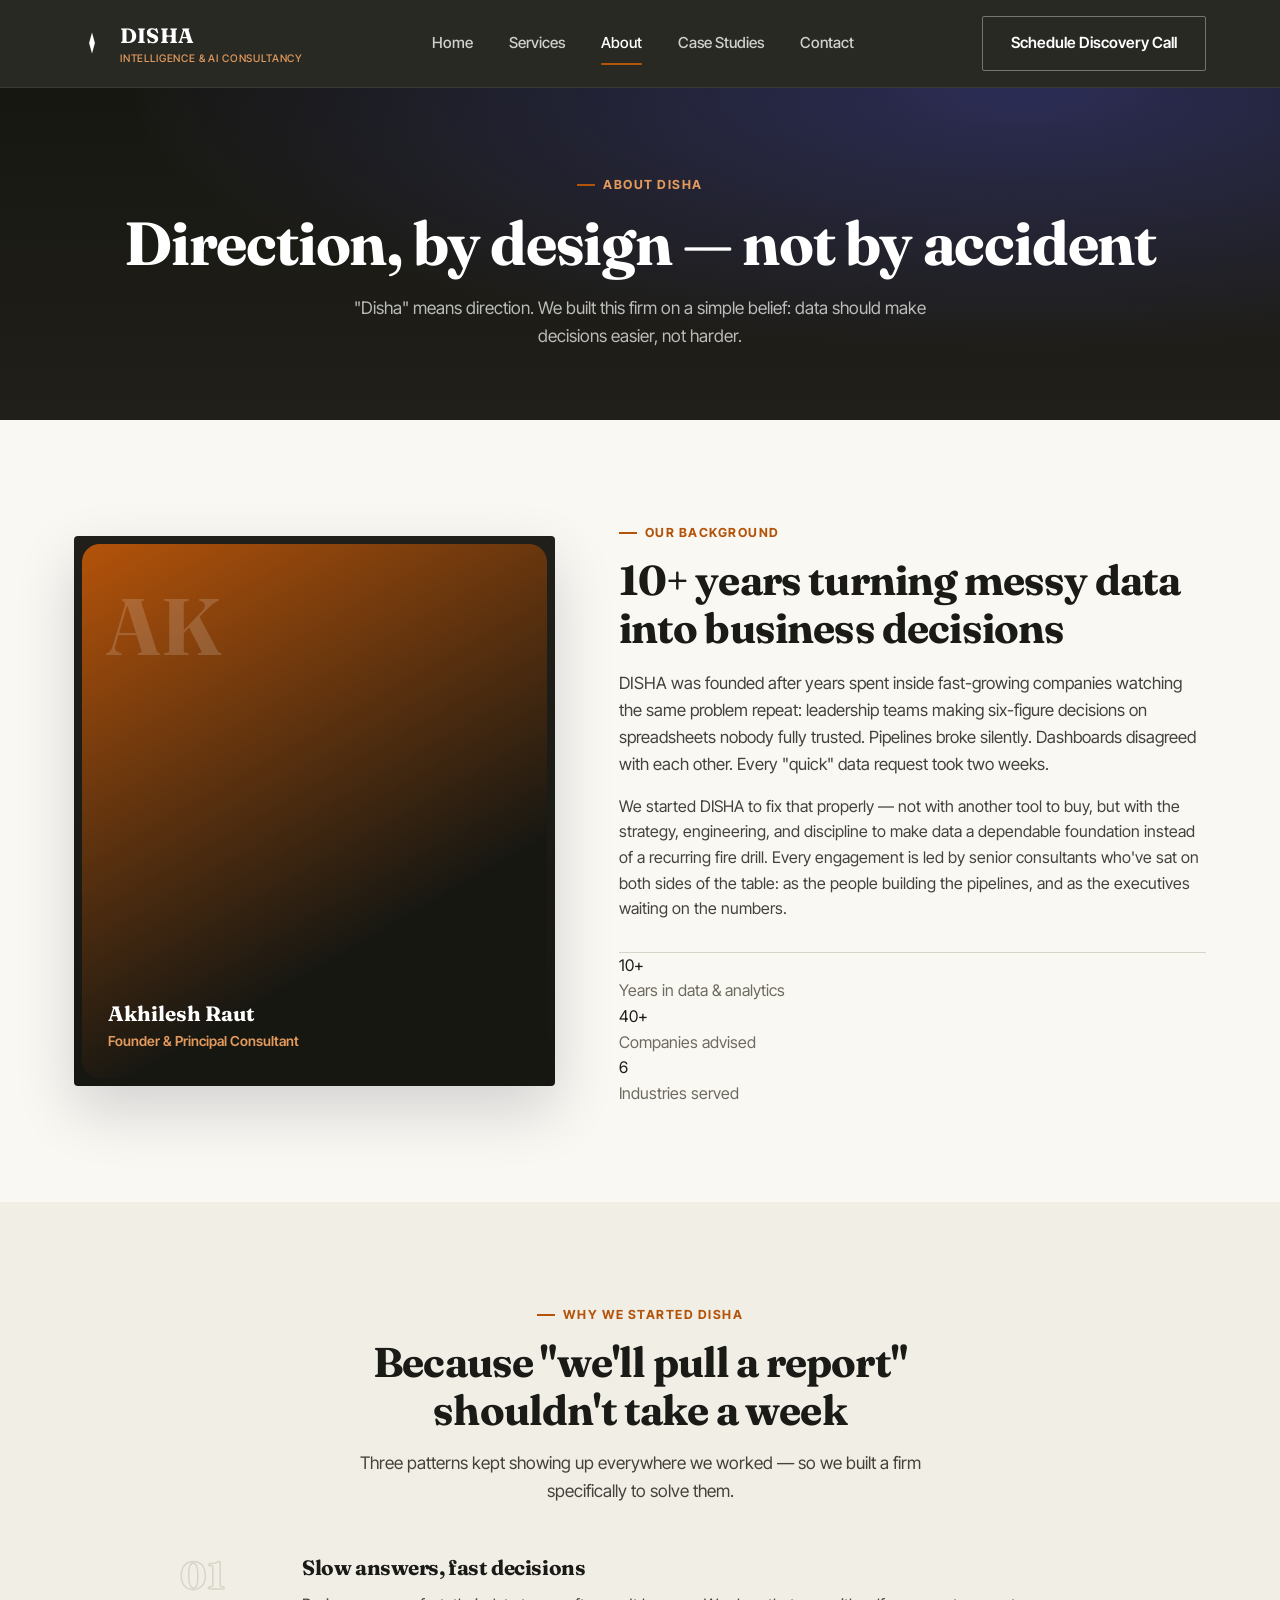
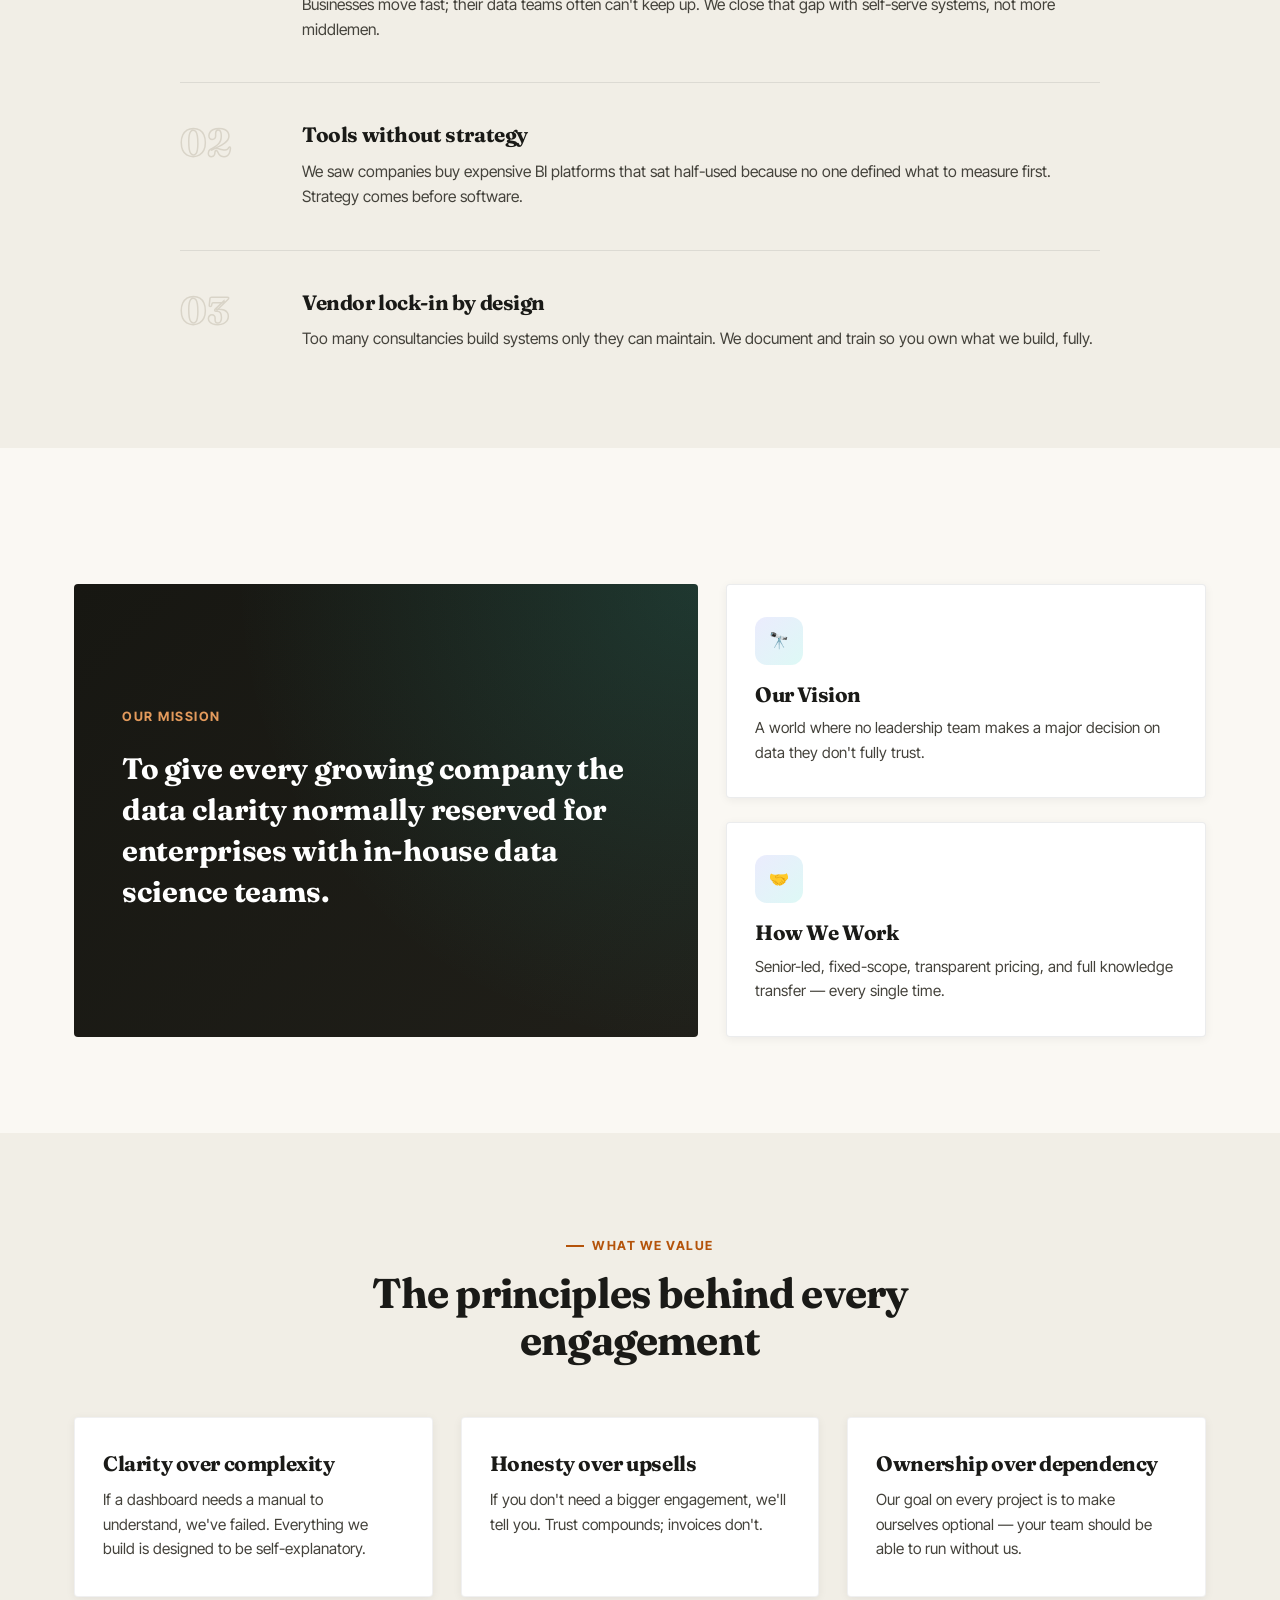
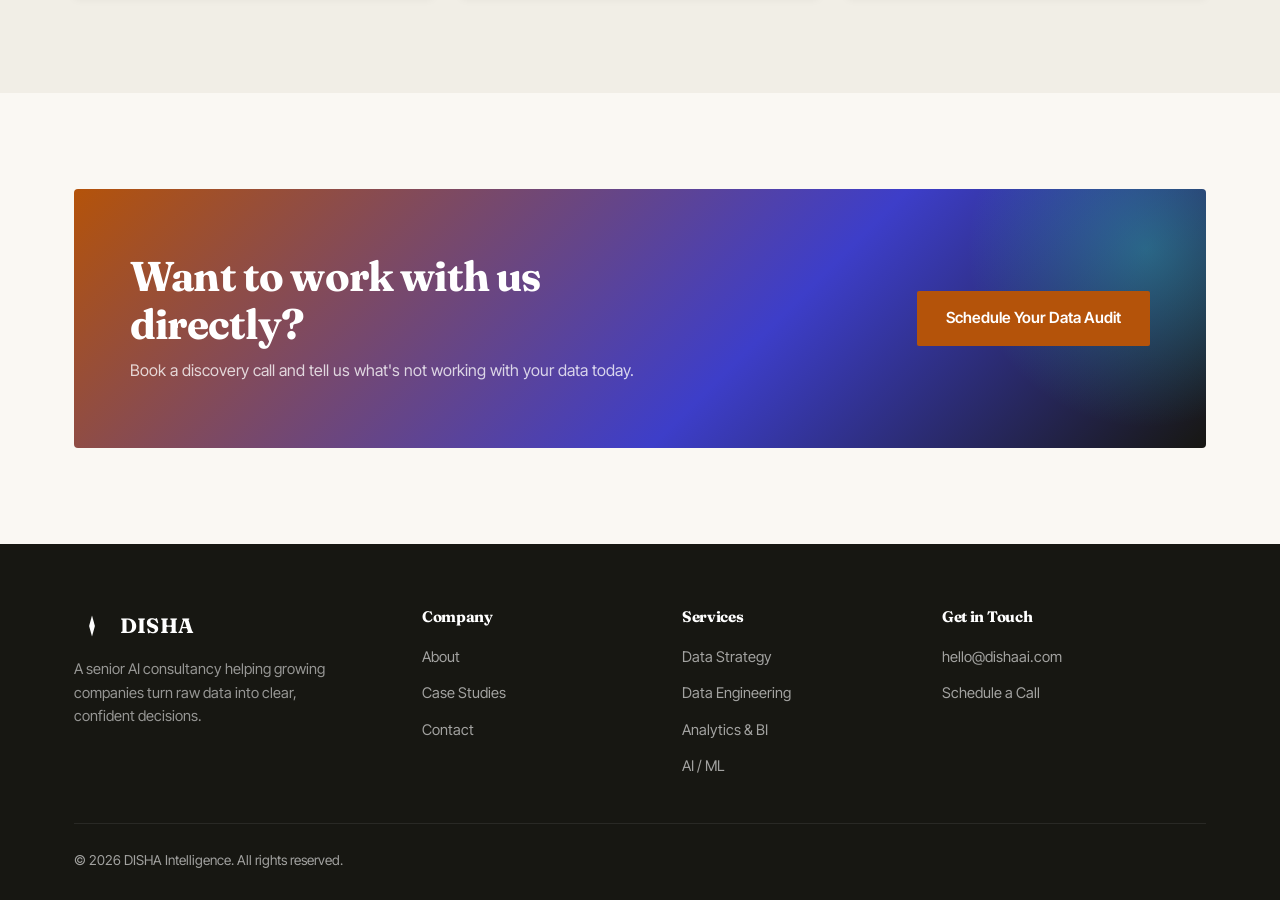
==== commit 2e3ae9da: "Fix brand tagline to match the actual logo exactly The lockup files (disha-lockup-dark.svg / disha-l" ====
--- a/about.html
+++ b/about.html
@@ -19,7 +19,7 @@
   <div class="nav-inner">
     <a href="index.html" class="brand">
       <span class="brand-mark"><svg width="24" height="24" viewBox="0 0 120 120" xmlns="http://www.w3.org/2000/svg"><polygon points="60,7 45.5,60 74.5,60" fill="#FFFFFF"/><polygon points="45.5,60 60,113 74.5,60" fill="#FFFFFF"/></svg></span>
-      <span><span class="brand-name">DISHA</span><span class="brand-tag">AI Consultancy</span></span>
+      <span><span class="brand-name">DISHA</span><span class="brand-tag">Intelligence &amp; AI Consultancy</span></span>
     </a>
     <nav class="nav-links">
       <a href="index.html">Home</a>
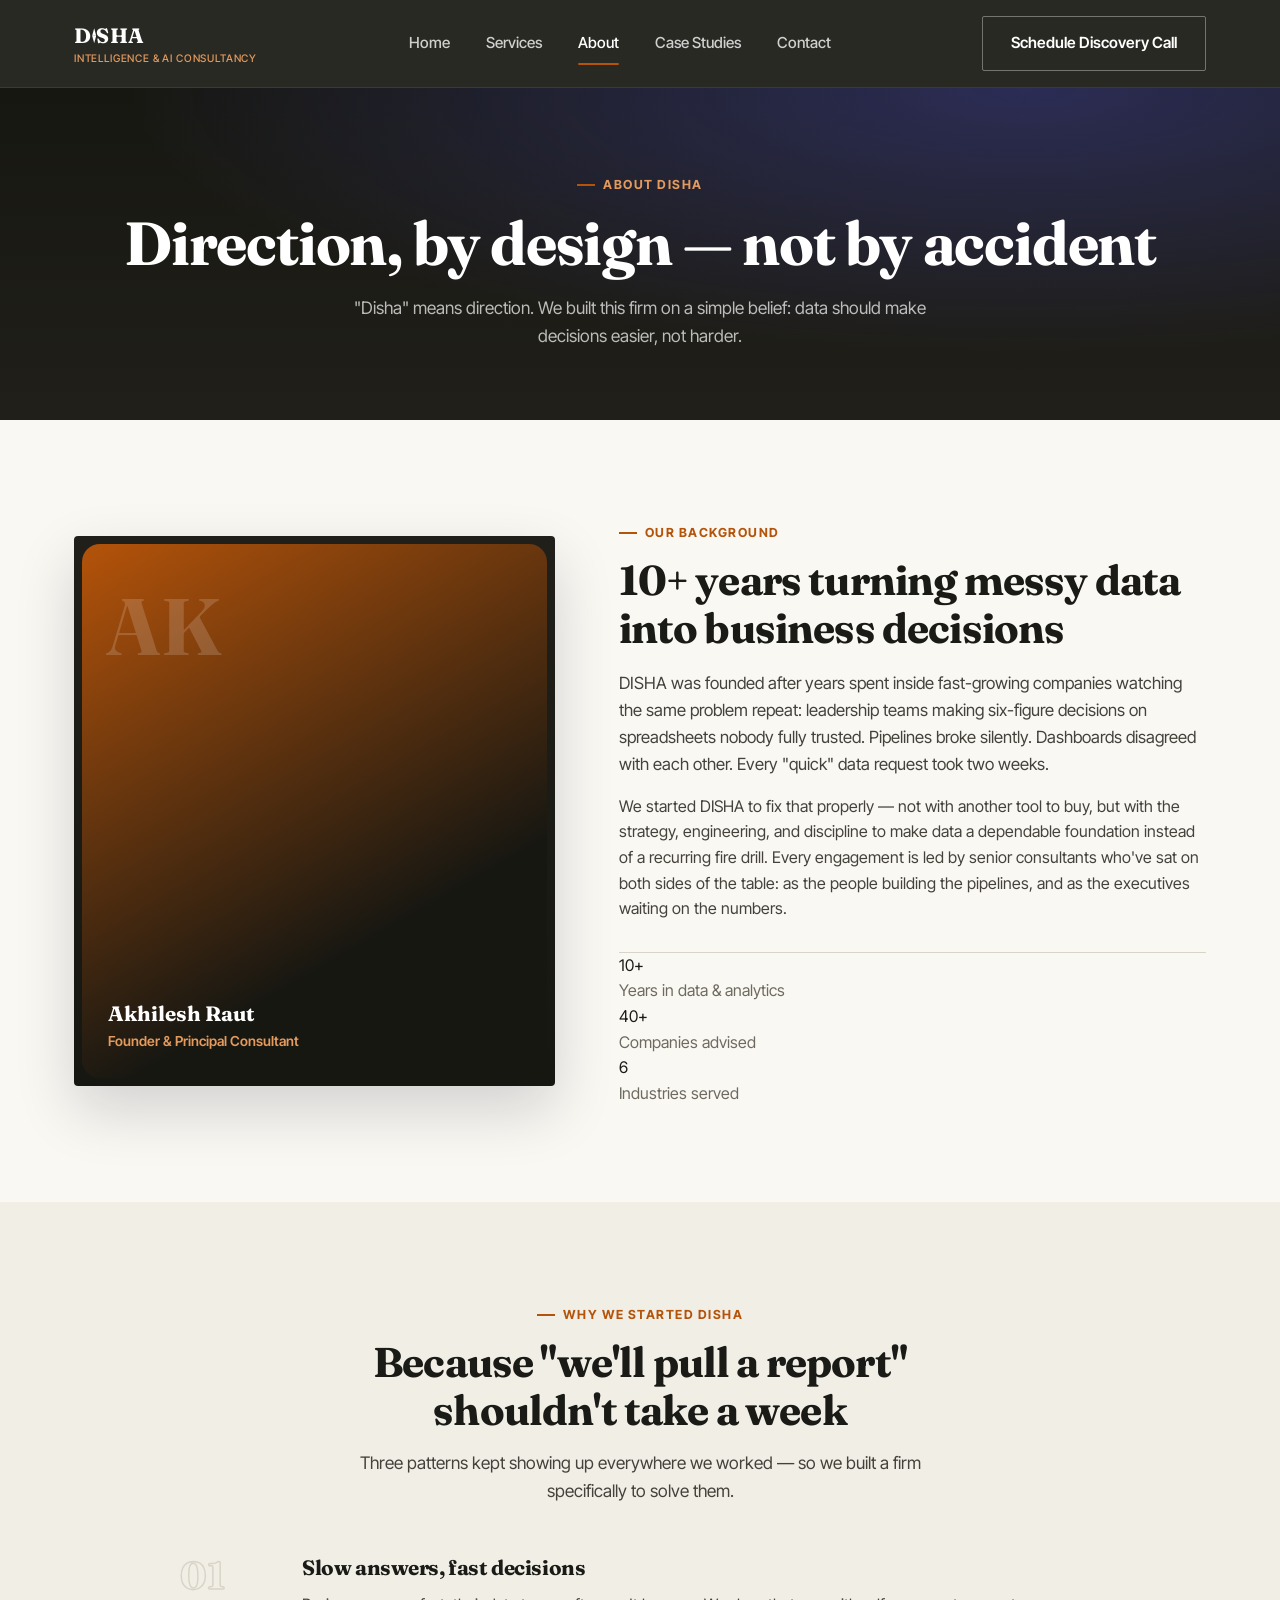
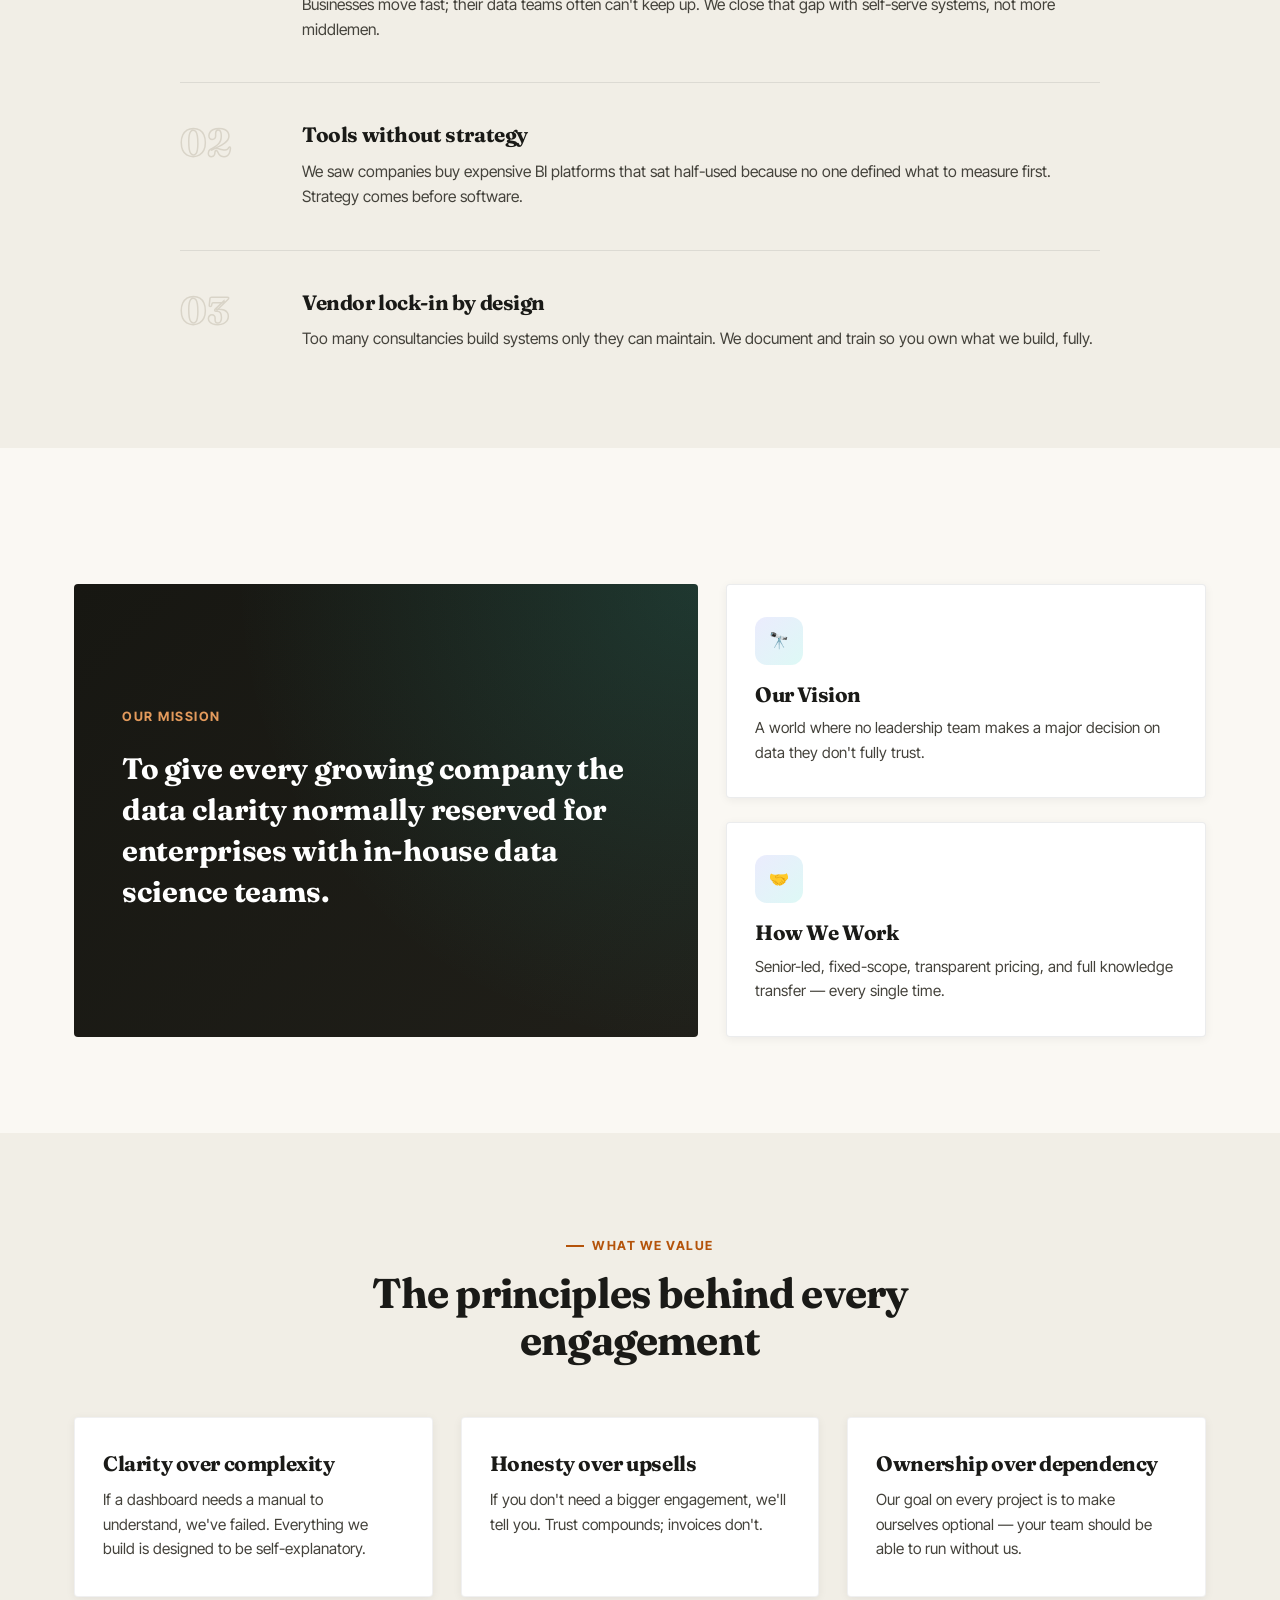
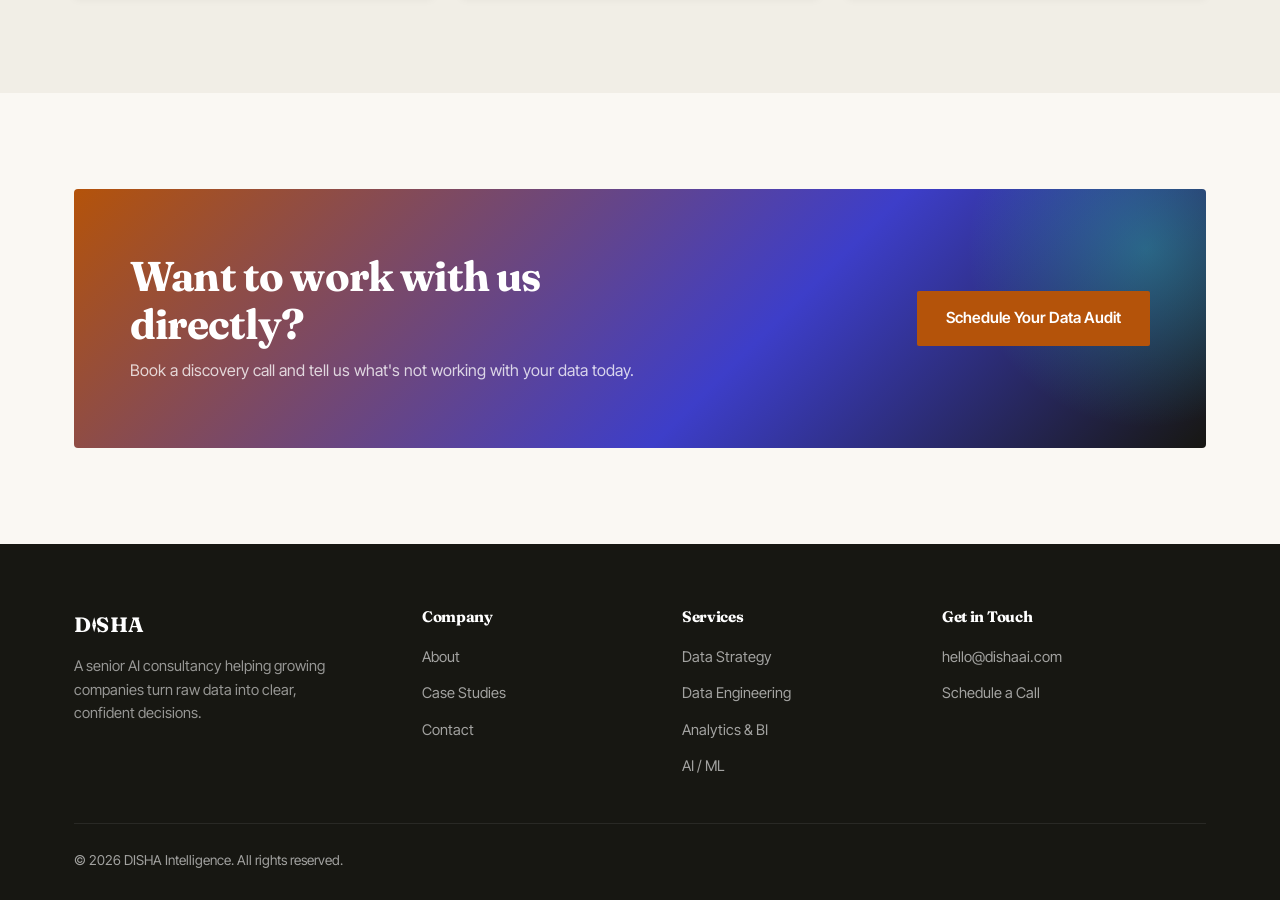
==== commit 80942b68: "Rebuild wordmark to match the actual logo construction: icon replaces the I Your real logo doesn't p" ====
--- a/about.html
+++ b/about.html
@@ -18,8 +18,7 @@
 <header class="navbar">
   <div class="nav-inner">
     <a href="index.html" class="brand">
-      <span class="brand-mark"><svg width="24" height="24" viewBox="0 0 120 120" xmlns="http://www.w3.org/2000/svg"><polygon points="60,7 45.5,60 74.5,60" fill="#FFFFFF"/><polygon points="45.5,60 60,113 74.5,60" fill="#FFFFFF"/></svg></span>
-      <span><span class="brand-name">DISHA</span><span class="brand-tag">Intelligence &amp; AI Consultancy</span></span>
+      <span><span class="brand-name" aria-label="DISHA">D<span class="brand-glyph" aria-hidden="true"><svg viewBox="45 5 30 110" preserveAspectRatio="xMidYMid meet" xmlns="http://www.w3.org/2000/svg"><polygon points="60,7 45.5,60 74.5,60" fill="#FFFFFF"/><polygon points="45.5,60 60,113 74.5,60" fill="#FFFFFF"/></svg></span>SHA</span><span class="brand-tag">Intelligence &amp; AI Consultancy</span></span>
     </a>
     <nav class="nav-links">
       <a href="index.html">Home</a>
@@ -172,8 +171,7 @@
     <div class="footer-grid">
       <div class="footer-about">
         <div class="brand">
-          <span class="brand-mark"><svg width="24" height="24" viewBox="0 0 120 120" xmlns="http://www.w3.org/2000/svg"><polygon points="60,7 45.5,60 74.5,60" fill="#FFFFFF"/><polygon points="45.5,60 60,113 74.5,60" fill="#FFFFFF"/></svg></span>
-          <span class="brand-name">DISHA</span>
+          <span class="brand-name" aria-label="DISHA">D<span class="brand-glyph" aria-hidden="true"><svg viewBox="45 5 30 110" preserveAspectRatio="xMidYMid meet" xmlns="http://www.w3.org/2000/svg"><polygon points="60,7 45.5,60 74.5,60" fill="#FFFFFF"/><polygon points="45.5,60 60,113 74.5,60" fill="#FFFFFF"/></svg></span>SHA</span>
         </div>
         <p>A senior AI consultancy helping growing companies turn raw data into clear, confident decisions.</p>
       </div>
--- a/css/styles.css
+++ b/css/styles.css
@@ -163,10 +163,6 @@
   margin: 0 auto;
 }
 .brand { display: flex; align-items: center; gap: 10px; }
-.brand-mark {
-  width: 36px; height: 36px;
-  display: flex; align-items: center; justify-content: center;
-}
 .brand-name {
   font-family: var(--font-display);
   font-weight: 700;
@@ -174,6 +170,15 @@
   color: var(--white);
   letter-spacing: 0.01em;
 }
+/* The compass glyph stands in for the "I" in DISHA, matching the source lockup */
+.brand-glyph {
+  display: inline-block;
+  width: 0.21em;
+  height: 0.74em;
+  vertical-align: baseline;
+  margin: 0 0.02em;
+}
+.brand-glyph svg { display: block; width: 100%; height: 100%; }
 .brand-tag {
   display: block;
   font-family: var(--font-body);
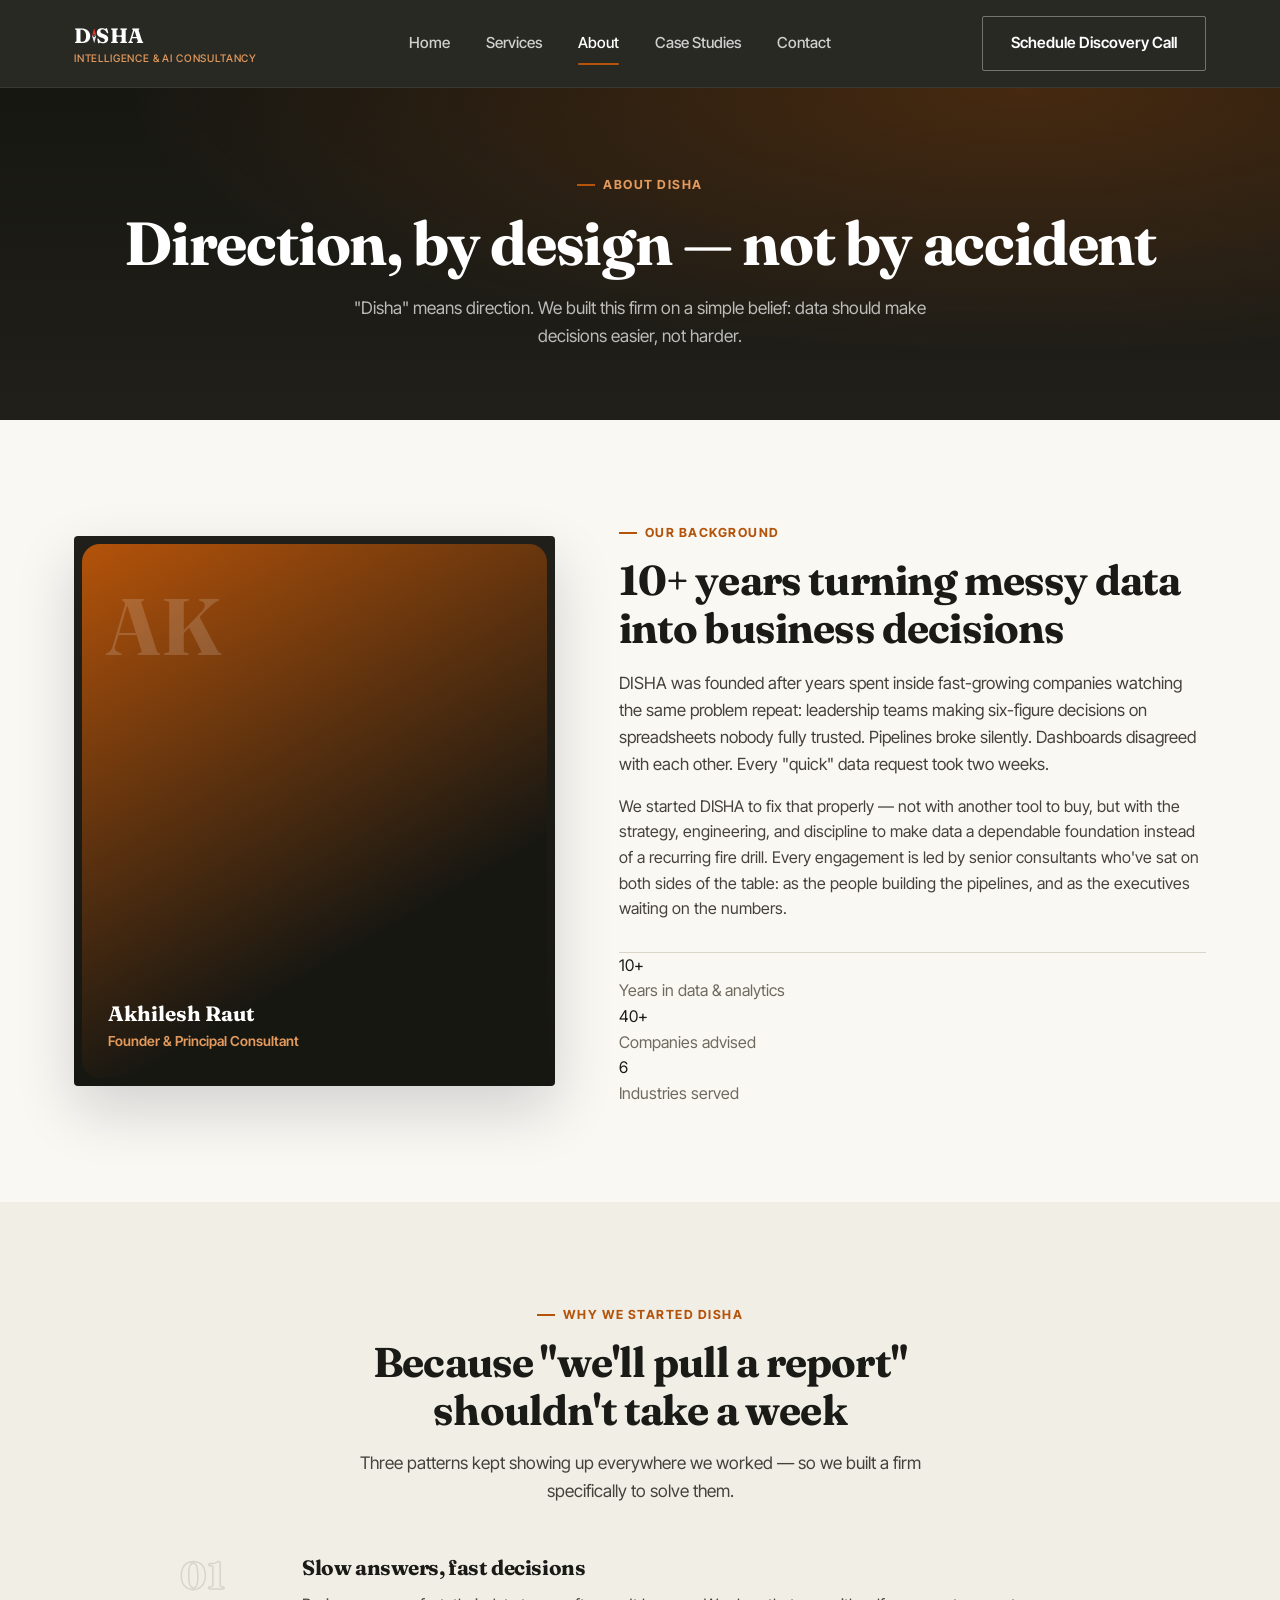
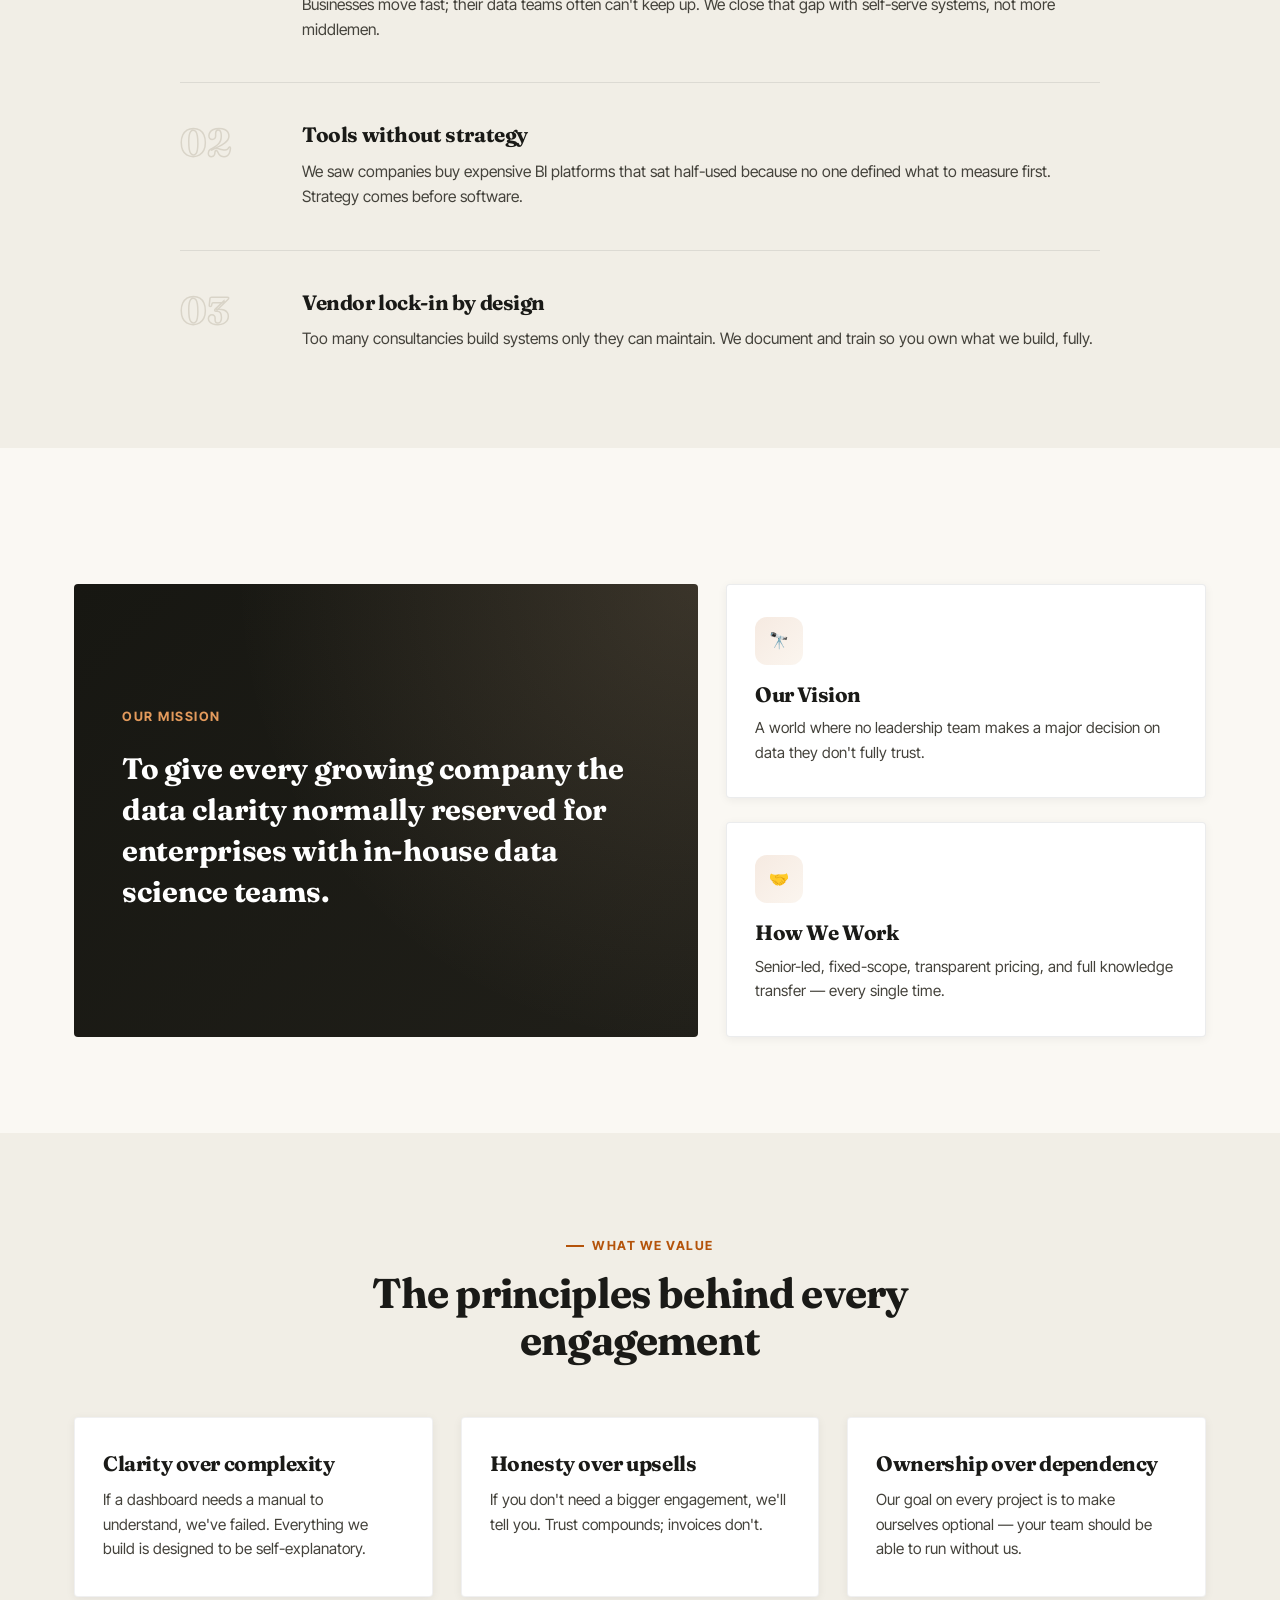
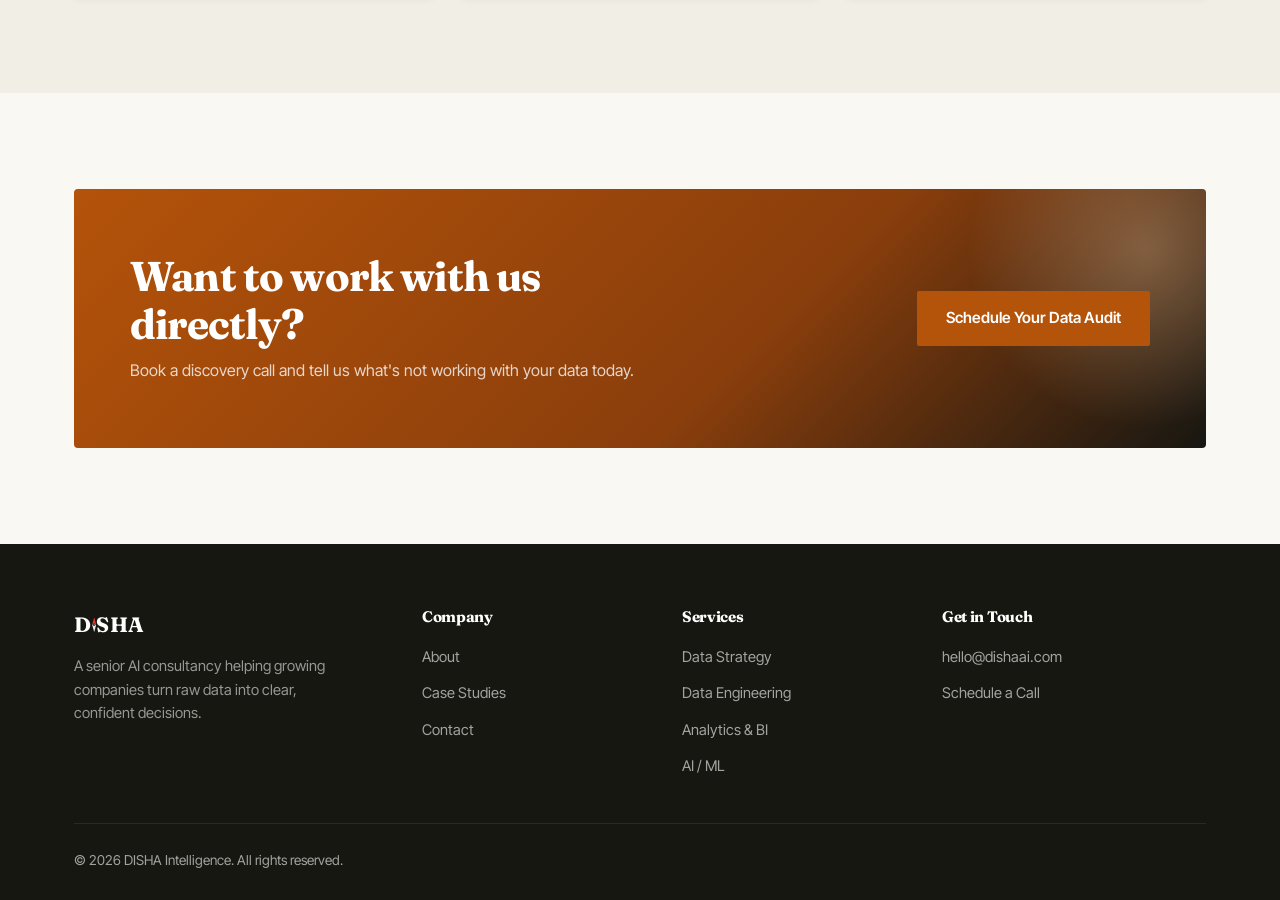
==== commit e9ee537b: "Unify dark mode + brand needle across all 5 pages The homepage got a dark theme in the architecture " ====
--- a/about.html
+++ b/about.html
@@ -18,7 +18,7 @@
 <header class="navbar">
   <div class="nav-inner">
     <a href="index.html" class="brand">
-      <span><span class="brand-name" aria-label="DISHA">D<span class="brand-glyph" aria-hidden="true"><svg viewBox="45 5 30 110" preserveAspectRatio="xMidYMid meet" xmlns="http://www.w3.org/2000/svg"><polygon points="60,7 45.5,60 74.5,60" fill="#FFFFFF"/><polygon points="45.5,60 60,113 74.5,60" fill="#FFFFFF"/></svg></span>SHA</span><span class="brand-tag">Intelligence &amp; AI Consultancy</span></span>
+      <span><span class="brand-name" aria-label="DISHA">D<span class="brand-glyph" aria-hidden="true"><svg viewBox="45 5 30 110" preserveAspectRatio="xMidYMid meet" xmlns="http://www.w3.org/2000/svg"><polygon class="gn" points="60,7 45.5,60 74.5,60"/><polygon class="gs" points="45.5,60 60,113 74.5,60"/><circle class="gc" cx="60" cy="60" r="8.5"/><circle class="gd" cx="60" cy="60" r="3.6"/></svg></span>SHA</span><span class="brand-tag">Intelligence &amp; AI Consultancy</span></span>
     </a>
     <nav class="nav-links">
       <a href="index.html">Home</a>
@@ -171,7 +171,7 @@
     <div class="footer-grid">
       <div class="footer-about">
         <div class="brand">
-          <span class="brand-name" aria-label="DISHA">D<span class="brand-glyph" aria-hidden="true"><svg viewBox="45 5 30 110" preserveAspectRatio="xMidYMid meet" xmlns="http://www.w3.org/2000/svg"><polygon points="60,7 45.5,60 74.5,60" fill="#FFFFFF"/><polygon points="45.5,60 60,113 74.5,60" fill="#FFFFFF"/></svg></span>SHA</span>
+          <span class="brand-name" aria-label="DISHA">D<span class="brand-glyph" aria-hidden="true"><svg viewBox="45 5 30 110" preserveAspectRatio="xMidYMid meet" xmlns="http://www.w3.org/2000/svg"><polygon class="gn" points="60,7 45.5,60 74.5,60"/><polygon class="gs" points="45.5,60 60,113 74.5,60"/><circle class="gc" cx="60" cy="60" r="8.5"/><circle class="gd" cx="60" cy="60" r="3.6"/></svg></span>SHA</span>
         </div>
         <p>A senior AI consultancy helping growing companies turn raw data into clear, confident decisions.</p>
       </div>
--- a/css/styles.css
+++ b/css/styles.css
@@ -179,6 +179,11 @@
   margin: 0 0.02em;
 }
 .brand-glyph svg { display: block; width: 100%; height: 100%; }
+/* Needle: red + white — navbar/footer are always dark on these pages */
+.brand-glyph .gn { fill: #E23B2E; }
+.brand-glyph .gs { fill: rgba(255, 255, 255, 0.92); }
+.brand-glyph .gc { fill: var(--navy-900); }
+.brand-glyph .gd { fill: #FFFFFF; }
 .brand-tag {
   display: block;
   font-family: var(--font-body);
@@ -250,8 +255,8 @@
 /* ---------- Hero — Asymmetric Premium Layout ---------- */
 .hero {
   position: relative;
-  background: radial-gradient(ellipse 80% 60% at 20% -10%, rgba(91, 95, 240, 0.35), transparent),
-              radial-gradient(ellipse 60% 50% at 90% 10%, rgba(45, 217, 196, 0.25), transparent),
+  background: radial-gradient(ellipse 80% 60% at 20% -10%, rgba(180, 83, 10, 0.35), transparent),
+              radial-gradient(ellipse 60% 50% at 90% 10%, rgba(230, 194, 155, 0.25), transparent),
               linear-gradient(180deg, var(--navy-900), var(--navy-800));
   color: var(--white);
   padding: 100px 0 80px;
@@ -270,7 +275,7 @@
 .hero-gradient {
   position: absolute;
   inset: 0;
-  background: radial-gradient(circle at 80% 50%, rgba(45, 217, 196, 0.15) 0%, transparent 60%);
+  background: radial-gradient(circle at 80% 50%, rgba(230, 194, 155, 0.15) 0%, transparent 60%);
   pointer-events: none;
 }
 
@@ -326,7 +331,7 @@
   width: 100%;
   height: 380px;
   border-radius: 24px;
-  background: linear-gradient(135deg, rgba(94, 234, 212, 0.1), rgba(109, 94, 245, 0.1));
+  background: linear-gradient(135deg, rgba(230, 194, 155, 0.1), rgba(180, 83, 10, 0.1));
   border: 1px solid rgba(255, 255, 255, 0.12);
   display: flex;
   flex-direction: column;
@@ -460,7 +465,7 @@
 
 /* ---------- Page header (inner pages) ---------- */
 .page-header {
-  background: radial-gradient(ellipse 70% 80% at 80% 0%, rgba(91, 95, 240, 0.3), transparent),
+  background: radial-gradient(ellipse 70% 80% at 80% 0%, rgba(180, 83, 10, 0.3), transparent),
               linear-gradient(180deg, var(--navy-900), var(--navy-800));
   color: var(--white);
   padding: 80px 0 70px;
@@ -503,7 +508,7 @@
 
 /* Featured card (large, emphasized) */
 .card-featured {
-  background: linear-gradient(135deg, var(--white) 0%, rgba(94, 234, 212, 0.04) 100%);
+  background: linear-gradient(135deg, var(--white) 0%, rgba(230, 194, 155, 0.04) 100%);
   border: 1px solid var(--teal-400);
   position: relative;
 }
@@ -513,7 +518,7 @@
   position: absolute;
   inset: 0;
   border-radius: var(--radius-lg);
-  background: radial-gradient(circle at top-right, rgba(94, 234, 212, 0.1), transparent 70%);
+  background: radial-gradient(circle at top-right, rgba(230, 194, 155, 0.1), transparent 70%);
   pointer-events: none;
 }
 
@@ -547,13 +552,13 @@
   align-items: center;
   justify-content: center;
   margin-bottom: 18px;
-  background: linear-gradient(135deg, rgba(91,95,240,0.12), rgba(45,217,196,0.16));
+  background: linear-gradient(135deg, rgba(180, 83, 10,0.12), rgba(230, 194, 155,0.16));
   color: var(--indigo-500);
   transition: all 0.3s ease;
 }
 
 .card:hover .card-icon {
-  background: linear-gradient(135deg, rgba(91,95,240,0.18), rgba(45,217,196,0.24));
+  background: linear-gradient(135deg, rgba(180, 83, 10,0.18), rgba(230, 194, 155,0.24));
   transform: scale(1.08);
 }
 
@@ -653,7 +658,7 @@
 .outcome-md { grid-row: span 1; }
 
 .outcome-featured {
-  background: linear-gradient(135deg, var(--white) 0%, rgba(94, 234, 212, 0.04) 100%);
+  background: linear-gradient(135deg, var(--white) 0%, rgba(230, 194, 155, 0.04) 100%);
   border: 1px solid var(--teal-400);
   padding: 48px 40px;
   position: relative;
@@ -664,7 +669,7 @@
   position: absolute;
   inset: 0;
   border-radius: var(--radius-lg);
-  background: radial-gradient(circle at top-right, rgba(94, 234, 212, 0.08), transparent 70%);
+  background: radial-gradient(circle at top-right, rgba(230, 194, 155, 0.08), transparent 70%);
   pointer-events: none;
 }
 
@@ -814,7 +819,7 @@
 
 /* ---------- CTA banner ---------- */
 .cta-banner {
-  background: linear-gradient(135deg, var(--indigo-500), #3d3ec9 60%, var(--navy-900));
+  background: linear-gradient(135deg, var(--indigo-500), #8A3E0C 60%, var(--navy-900));
   border-radius: var(--radius-lg);
   padding: 64px 56px;
   color: var(--white);
@@ -829,7 +834,7 @@
   content: '';
   position: absolute;
   width: 360px; height: 360px;
-  background: radial-gradient(circle, rgba(45,217,196,0.35), transparent 70%);
+  background: radial-gradient(circle, rgba(230, 194, 155,0.35), transparent 70%);
   right: -120px; top: -120px;
 }
 .cta-banner .cta-text { position: relative; z-index: 1; max-width: 560px; }
@@ -1045,7 +1050,7 @@
   content: '';
   position: absolute;
   inset: 0;
-  background: radial-gradient(circle at top right, rgba(45, 217, 196, 0.15), transparent 60%);
+  background: radial-gradient(circle at top right, rgba(230, 194, 155, 0.15), transparent 60%);
   pointer-events: none;
 }
 
@@ -1241,7 +1246,7 @@
 .field input:focus, .field select:focus, .field textarea:focus {
   outline: none;
   border-color: var(--indigo-500);
-  box-shadow: 0 0 0 4px rgba(91,95,240,0.12);
+  box-shadow: 0 0 0 4px rgba(180, 83, 10,0.12);
 }
 .field textarea { resize: vertical; min-height: 120px; }
 .field .error-msg { display: none; color: #e0452f; font-size: 0.8rem; margin-top: 6px; }
@@ -1299,3 +1304,52 @@
   filter: grayscale(1);
 }
 .logo-strip span { font-family: var(--font-display); font-weight: 700; font-size: 1.05rem; color: var(--ink-500); }
+
+/* ---------- Dark mode (matches editorial.css on the homepage) ---------- */
+@media (prefers-color-scheme: dark) {
+  :root {
+    --bg-light: #131110;
+    --white: #F3F0E7;            /* stays "light" — used as text on dark sections */
+    --ink-900: #F1EDE3;
+    --ink-700: #C9C3B6;
+    --ink-500: #8E887A;
+    --ink-300: #3B372F;
+    --ink-100: #201D19;
+    --navy-900: #0D0C0A;
+    --navy-800: #161412;
+    --navy-700: #221F1B;
+    --indigo-400: #E6A05C;
+    --teal-300: #E6A05C;
+    --shadow-sm: 0 2px 10px rgba(0, 0, 0, 0.35);
+    --shadow-md: 0 12px 32px rgba(0, 0, 0, 0.45);
+    --shadow-lg: 0 24px 60px rgba(0, 0, 0, 0.55);
+  }
+
+  .navbar { background: rgba(13, 12, 10, 0.92); }
+
+  /* Cards & surfaces flip to warm dark instead of white */
+  .card,
+  .outcome-card,
+  .price-card,
+  .mission-side-item,
+  .case-card,
+  .testimonial-card,
+  .form-card,
+  .contact-info-card,
+  .field input, .field select, .field textarea {
+    background: #1C1917;
+  }
+  .card, .outcome-card, .price-card, .mission-side-item,
+  .testimonial-card, .form-card {
+    border-color: #2B2723;
+  }
+
+  .btn-light { background: #F1EDE3; color: #131110; }
+  .btn-primary { color: #FFFFFF; }
+  .btn-outline-dark { color: var(--ink-900); border-color: var(--ink-300); }
+
+  .card-featured,
+  .outcome-featured {
+    background: linear-gradient(135deg, #1C1917 0%, rgba(230, 194, 155, 0.06) 100%);
+  }
+}
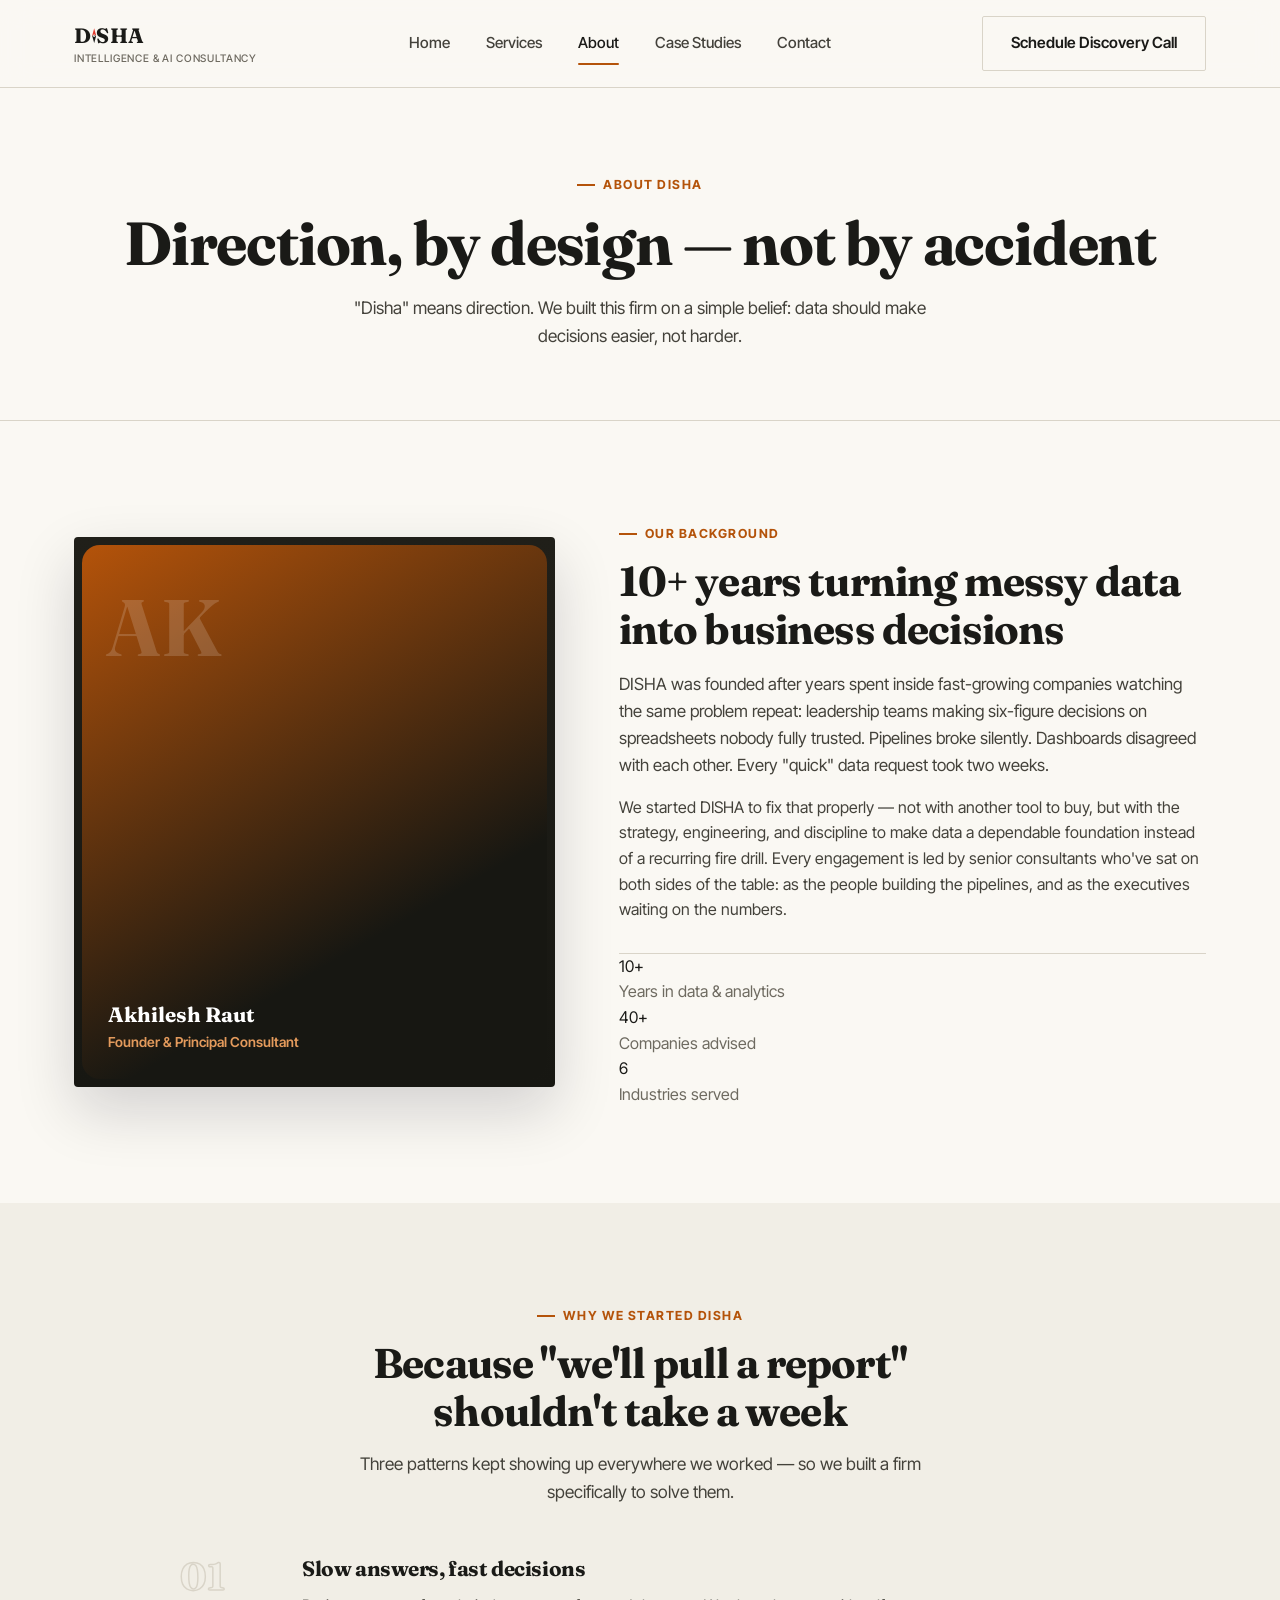
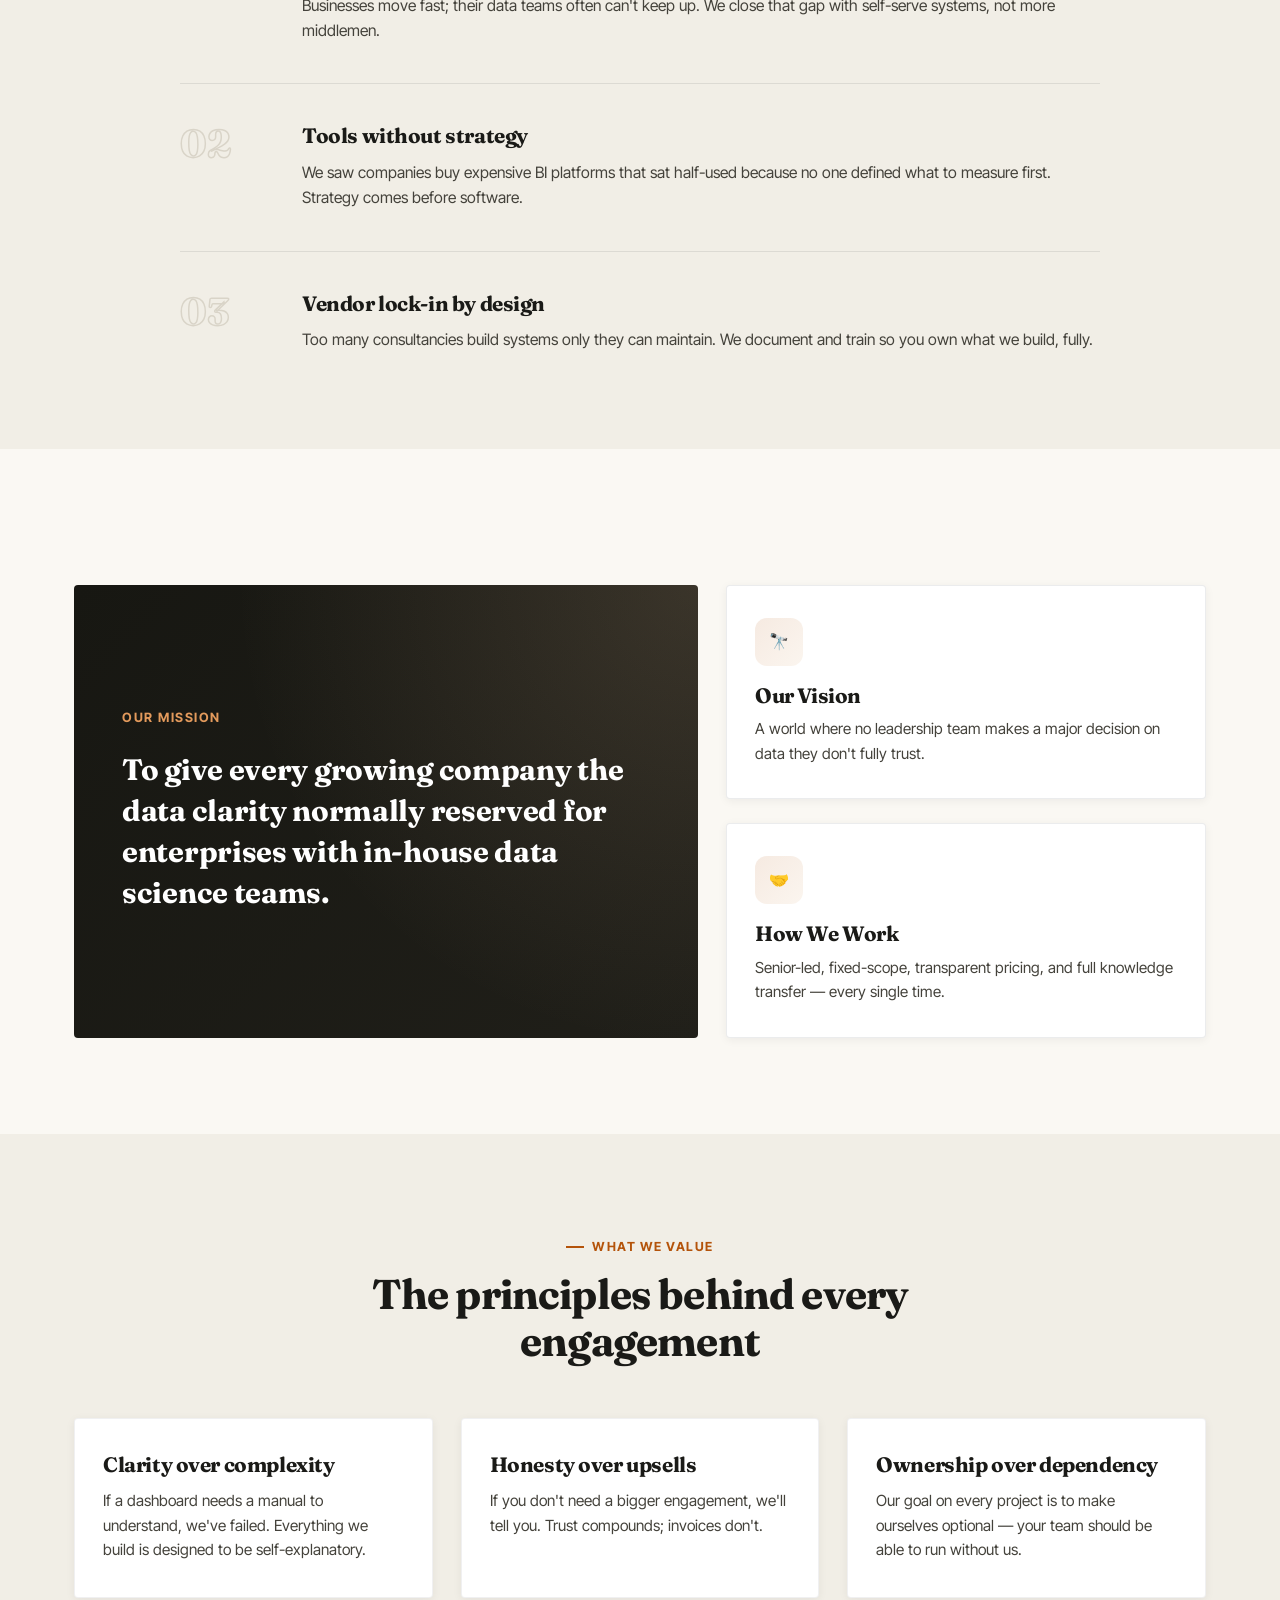
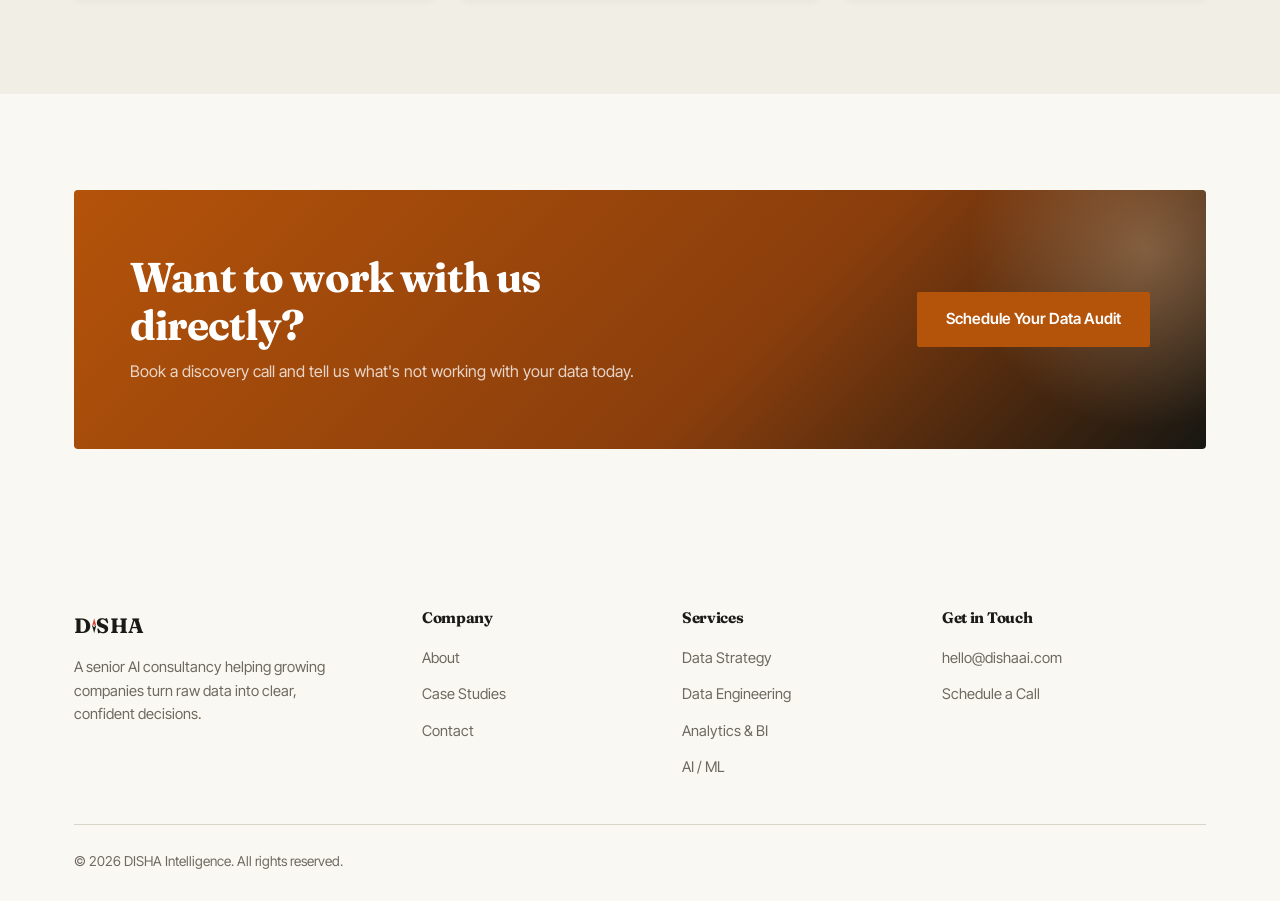
==== commit b70938d2: "Port secondary pages' chrome onto the homepage's light editorial header Fixes the last flagged incon" ====
--- a/about.html
+++ b/about.html
@@ -28,7 +28,7 @@
       <a href="contact.html">Contact</a>
     </nav>
     <div class="nav-cta">
-      <a href="contact.html" class="btn btn-outline">Schedule Discovery Call</a>
+      <a href="contact.html" class="btn btn-outline-dark">Schedule Discovery Call</a>
       <button type="button" class="nav-toggle" aria-label="Toggle navigation"><span></span><span></span><span></span></button>
     </div>
   </div>
--- a/css/styles.css
+++ b/css/styles.css
@@ -149,10 +149,10 @@
   position: sticky;
   top: 0;
   z-index: 100;
-  background: rgba(23, 23, 18, 0.92);
+  background: rgba(250, 248, 243, 0.92);
   backdrop-filter: blur(14px);
   -webkit-backdrop-filter: blur(14px);
-  border-bottom: 1px solid rgba(255, 255, 255, 0.08);
+  border-bottom: 1px solid var(--ink-300);
 }
 .nav-inner {
   display: flex;
@@ -167,7 +167,7 @@
   font-family: var(--font-display);
   font-weight: 700;
   font-size: 1.3rem;
-  color: var(--white);
+  color: var(--ink-900);
   letter-spacing: 0.01em;
 }
 /* The compass glyph stands in for the "I" in DISHA, matching the source lockup */
@@ -179,17 +179,18 @@
   margin: 0 0.02em;
 }
 .brand-glyph svg { display: block; width: 100%; height: 100%; }
-/* Needle: red + white — navbar/footer are always dark on these pages */
+/* Needle: red north always; south/dot follow the ink token so it reads
+   red + ink on the light header/footer, and red + white in dark mode */
 .brand-glyph .gn { fill: #E23B2E; }
-.brand-glyph .gs { fill: rgba(255, 255, 255, 0.92); }
-.brand-glyph .gc { fill: var(--navy-900); }
-.brand-glyph .gd { fill: #FFFFFF; }
+.brand-glyph .gs { fill: var(--ink-900); }
+.brand-glyph .gc { fill: var(--bg-light); }
+.brand-glyph .gd { fill: var(--ink-900); }
 .brand-tag {
   display: block;
   font-family: var(--font-body);
   font-size: 0.65rem;
   font-weight: 500;
-  color: var(--teal-300);
+  color: var(--ink-500);
   letter-spacing: 0.08em;
   text-transform: uppercase;
   margin-top: -2px;
@@ -201,15 +202,15 @@
   gap: 36px;
 }
 .nav-links a {
-  color: rgba(255, 255, 255, 0.78);
+  color: var(--ink-700);
   font-size: 0.95rem;
   font-weight: 500;
   transition: color 0.15s ease;
   position: relative;
   padding: 4px 0;
 }
-.nav-links a:hover { color: var(--white); }
-.nav-links a.active { color: var(--white); }
+.nav-links a:hover { color: var(--ink-900); }
+.nav-links a.active { color: var(--ink-900); }
 .nav-links a.active::after {
   content: '';
   position: absolute;
@@ -229,7 +230,7 @@
   cursor: pointer;
   padding: 6px;
 }
-.nav-toggle span { width: 24px; height: 2px; background: var(--white); border-radius: 2px; }
+.nav-toggle span { width: 24px; height: 2px; background: var(--ink-900); border-radius: 2px; }
 
 @media (max-width: 920px) {
   .nav-links {
@@ -238,17 +239,17 @@
     flex-direction: column;
     align-items: flex-start;
     gap: 0;
-    background: var(--navy-800);
-    border-bottom: 1px solid rgba(255,255,255,0.08);
+    background: var(--bg-light);
+    border-bottom: 1px solid var(--ink-300);
     max-height: 0;
     overflow: hidden;
     transition: max-height 0.3s ease;
   }
   .nav-links.open { max-height: 420px; }
-  .nav-links a { width: 100%; padding: 16px 24px; border-top: 1px solid rgba(255,255,255,0.06); }
+  .nav-links a { width: 100%; padding: 16px 24px; border-top: 1px solid var(--ink-300); }
   .nav-links a.active::after { display: none; }
-  .nav-links a.active { background: rgba(255,255,255,0.04); }
-  .nav-cta .btn-outline { display: none; }
+  .nav-links a.active { background: var(--ink-100); }
+  .nav-cta .btn-outline-dark { display: none; }
   .nav-toggle { display: flex; }
 }
 
@@ -465,15 +466,14 @@
 
 /* ---------- Page header (inner pages) ---------- */
 .page-header {
-  background: radial-gradient(ellipse 70% 80% at 80% 0%, rgba(180, 83, 10, 0.3), transparent),
-              linear-gradient(180deg, var(--navy-900), var(--navy-800));
-  color: var(--white);
+  background: var(--bg-light);
+  border-bottom: 1px solid var(--ink-300);
   padding: 80px 0 70px;
   text-align: center;
 }
-.page-header .section-tag { justify-content: center; color: var(--teal-300); }
-.page-header h1 { color: var(--white); margin-bottom: 16px; }
-.page-header p { color: rgba(255,255,255,0.7); max-width: 600px; margin: 0 auto; font-size: 1.08rem; }
+.page-header .section-tag { justify-content: center; color: var(--indigo-500); }
+.page-header h1 { color: var(--ink-900); margin-bottom: 16px; }
+.page-header p { color: var(--ink-700); max-width: 600px; margin: 0 auto; font-size: 1.08rem; }
 
 /* ---------- Bento Grid: Services Cards ---------- */
 .bento-grid {
@@ -847,8 +847,8 @@
 
 /* ---------- Footer ---------- */
 .site-footer {
-  background: var(--navy-900);
-  color: rgba(255,255,255,0.6);
+  background: var(--bg-light);
+  color: var(--ink-500);
   padding: 64px 0 28px;
 }
 .footer-grid {
@@ -856,13 +856,13 @@
   grid-template-columns: 1.4fr 1fr 1fr 1.2fr;
   gap: 40px;
   padding-bottom: 44px;
-  border-bottom: 1px solid rgba(255,255,255,0.08);
-}
-.footer-grid h4 { color: var(--white); font-size: 0.95rem; margin-bottom: 18px; }
+  border-bottom: 1px solid var(--ink-300);
+}
+.footer-grid h4 { color: var(--ink-900); font-size: 0.95rem; margin-bottom: 18px; }
 .footer-grid ul { list-style: none; display: flex; flex-direction: column; gap: 11px; }
-.footer-grid a { color: rgba(255,255,255,0.6); font-size: 0.92rem; transition: color 0.15s; }
-.footer-grid a:hover { color: var(--teal-300); }
-.footer-about p { color: rgba(255,255,255,0.55); font-size: 0.92rem; max-width: 280px; margin-top: 14px; }
+.footer-grid a { color: var(--ink-500); font-size: 0.92rem; transition: color 0.15s; }
+.footer-grid a:hover { color: var(--indigo-500); }
+.footer-about p { color: var(--ink-500); font-size: 0.92rem; max-width: 280px; margin-top: 14px; }
 .footer-bottom {
   display: flex;
   justify-content: space-between;
@@ -876,11 +876,13 @@
 .footer-social a {
   width: 36px; height: 36px;
   border-radius: 50%;
-  background: rgba(255,255,255,0.06);
+  background: var(--ink-100);
   display: flex; align-items: center; justify-content: center;
   transition: background 0.15s;
 }
 .footer-social a:hover { background: var(--indigo-500); }
+.footer-social a svg { fill: var(--ink-700); transition: fill 0.15s; }
+.footer-social a:hover svg { fill: var(--white); }
 @media (max-width: 880px) {
   .footer-grid { grid-template-columns: 1fr 1fr; }
 }
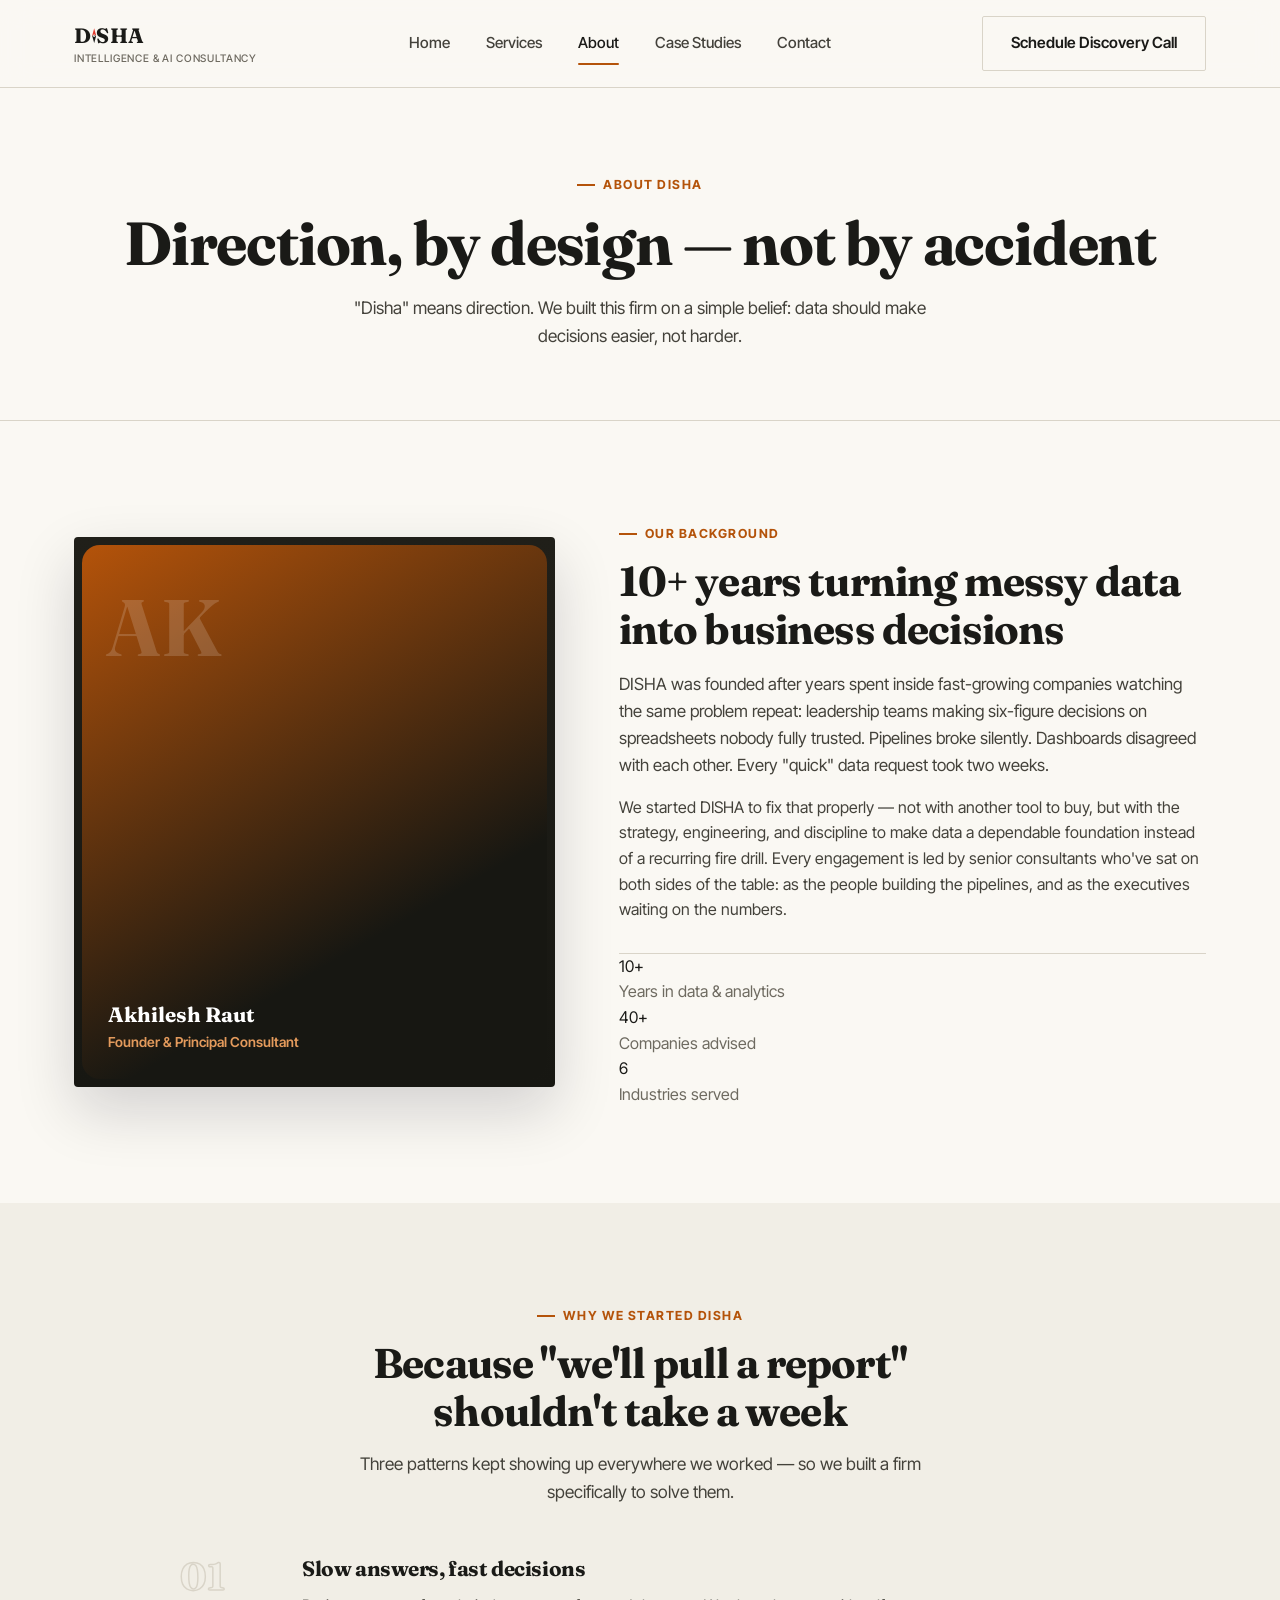
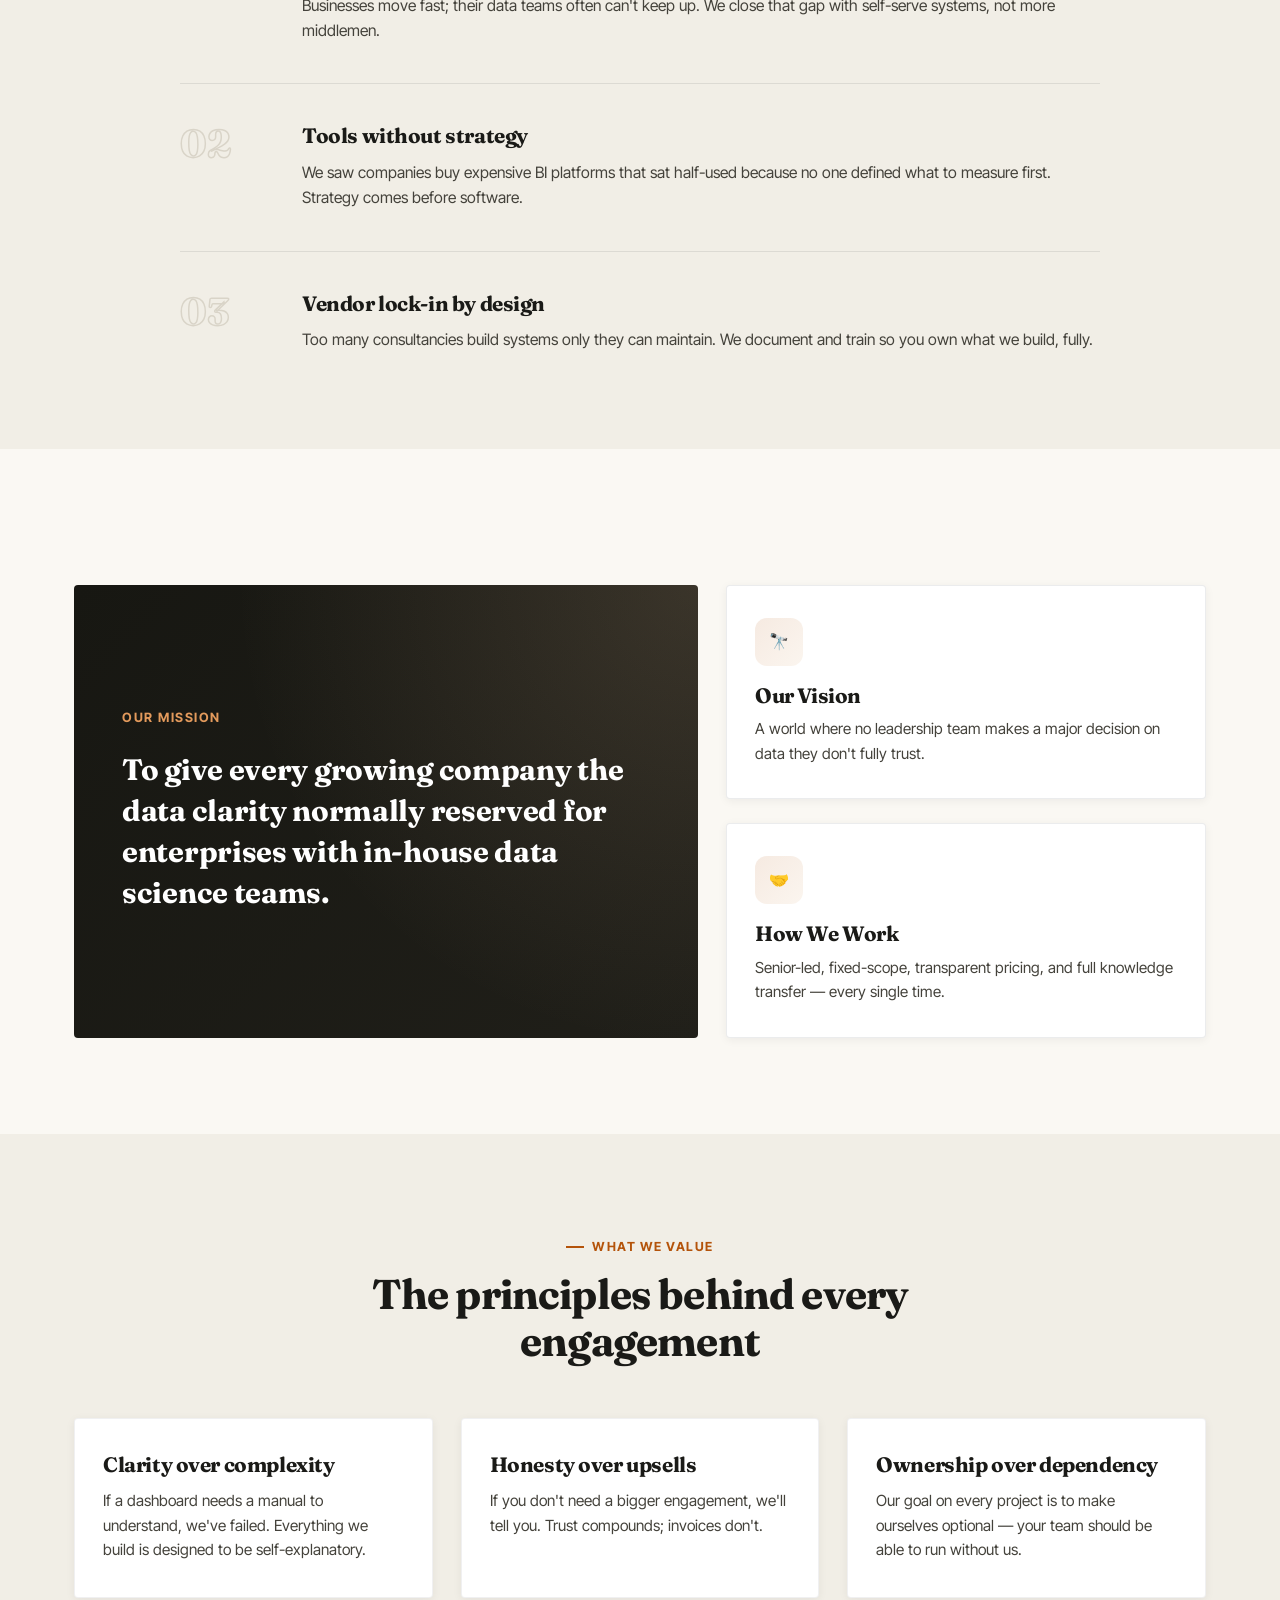
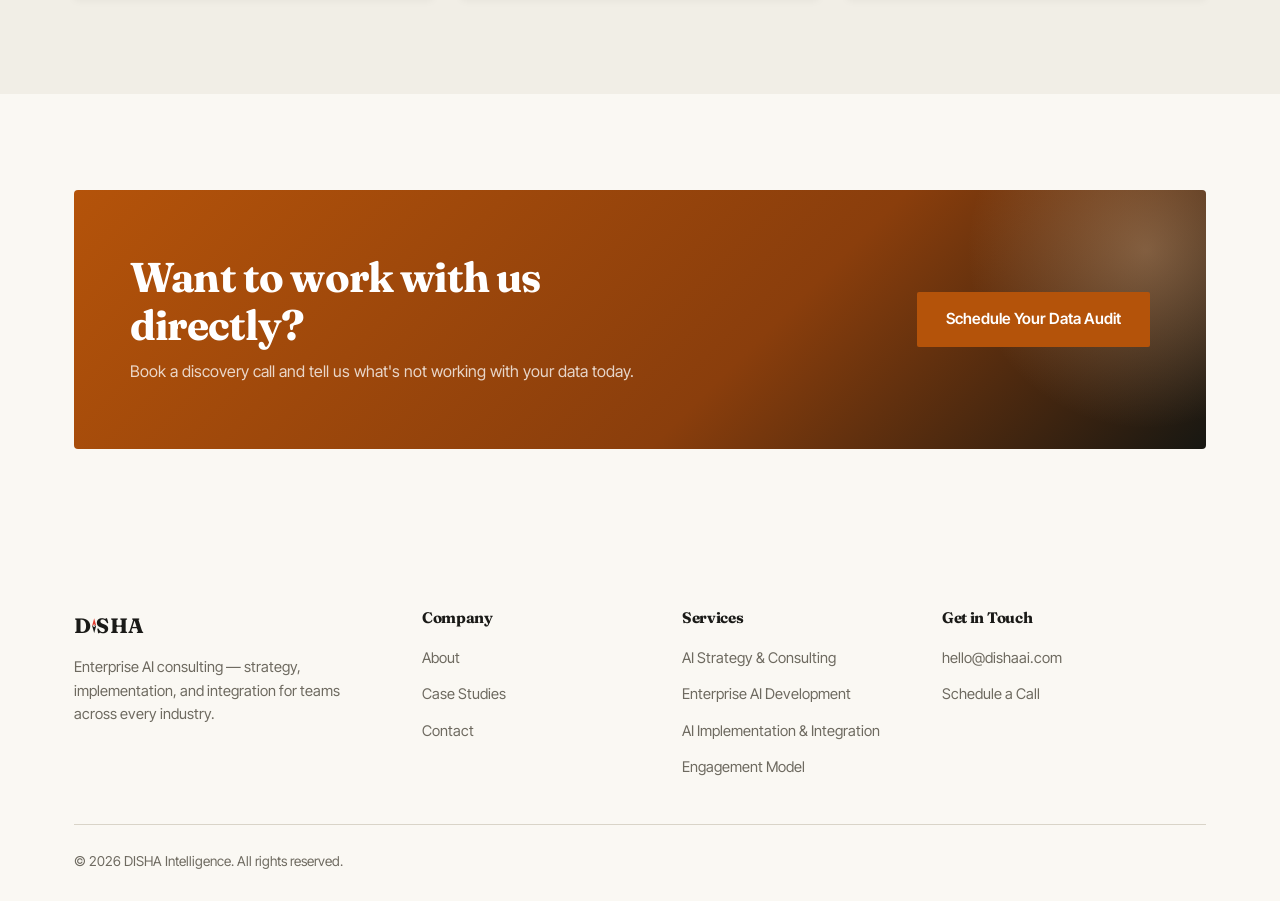
==== commit 7d7cf81f: "Enterprise consultancy content overhaul: services, tiers, trust, FAQ Full content/IA rewrite per ent" ====
--- a/about.html
+++ b/about.html
@@ -11,7 +11,7 @@
 <link rel="preconnect" href="https://fonts.googleapis.com">
 <link rel="preconnect" href="https://fonts.gstatic.com" crossorigin>
 <link href="https://fonts.googleapis.com/css2?family=Fraunces:ital,opsz,wght@0,9..144,400;0,9..144,600;1,9..144,400&family=Inter+Tight:wght@400;500;600;700&display=swap" rel="stylesheet">
-<link rel="stylesheet" href="css/styles.css" />
+<link rel="stylesheet" href="css/styles.css?v=20260707c" />
 </head>
 <body>
 
@@ -173,7 +173,7 @@
         <div class="brand">
           <span class="brand-name" aria-label="DISHA">D<span class="brand-glyph" aria-hidden="true"><svg viewBox="45 5 30 110" preserveAspectRatio="xMidYMid meet" xmlns="http://www.w3.org/2000/svg"><polygon class="gn" points="60,7 45.5,60 74.5,60"/><polygon class="gs" points="45.5,60 60,113 74.5,60"/><circle class="gc" cx="60" cy="60" r="8.5"/><circle class="gd" cx="60" cy="60" r="3.6"/></svg></span>SHA</span>
         </div>
-        <p>A senior AI consultancy helping growing companies turn raw data into clear, confident decisions.</p>
+        <p>Enterprise AI consulting — strategy, implementation, and integration for teams across every industry.</p>
       </div>
       <div>
         <h4>Company</h4>
@@ -181,7 +181,7 @@
       </div>
       <div>
         <h4>Services</h4>
-        <ul><li><a href="services.html">Data Strategy</a></li><li><a href="services.html">Data Engineering</a></li><li><a href="services.html">Analytics &amp; BI</a></li><li><a href="services.html">AI / ML</a></li></ul>
+        <ul><li><a href="services.html">AI Strategy &amp; Consulting</a></li><li><a href="services.html">Enterprise AI Development</a></li><li><a href="services.html">AI Implementation &amp; Integration</a></li><li><a href="services.html#pricing">Engagement Model</a></li></ul>
       </div>
       <div>
         <h4>Get in Touch</h4>
@@ -194,6 +194,6 @@
   </div>
 </footer>
 
-<script src="js/main.js"></script>
+<script src="js/main.js?v=20260707c"></script>
 </body>
 </html>
--- a/css/styles.css
+++ b/css/styles.css
@@ -911,14 +911,172 @@
 }
 .capability-body h3 { margin-bottom: 12px; }
 .capability-body p { font-size: 0.98rem; }
+
+/* ---------- Service accordion (Services page) ---------- */
+.capability-index { border-top: 1px solid var(--ink-300); }
+.cap-item { border-bottom: 1px solid var(--ink-300); }
+
+.cap-summary {
+  display: grid;
+  grid-template-columns: 86px minmax(230px, 1.1fr) 1.4fr 40px;
+  align-items: center;
+  gap: 28px;
+  width: 100%;
+  padding: 28px 8px;
+  background: none;
+  border: none;
+  text-align: left;
+  cursor: pointer;
+  font-family: inherit;
+  color: inherit;
+  transition: background 0.18s ease-out, padding-left 0.18s ease-out;
+}
+.cap-summary:hover { background: var(--ink-100); padding-left: 16px; }
+
+.cap-no {
+  font-family: var(--font-display);
+  font-size: 1.05rem;
+  color: var(--ink-500);
+  transition: color 0.18s ease-out;
+}
+.cap-summary:hover .cap-no,
+.cap-item.open .cap-no { color: var(--indigo-500); }
+
+.cap-titlewrap { display: flex; align-items: center; gap: 12px; flex-wrap: wrap; }
+.cap-title {
+  font-family: var(--font-display);
+  font-size: 1.42rem;
+  font-weight: 700;
+  letter-spacing: -0.01em;
+  color: var(--ink-900);
+}
+.cap-desc { font-size: 0.96rem; color: var(--ink-700); line-height: 1.5; }
+
+.cap-chev {
+  color: var(--ink-500);
+  justify-self: end;
+  transition: transform 0.28s cubic-bezier(0.4, 0, 0.2, 1), color 0.18s ease-out;
+}
+.cap-summary:hover .cap-chev { color: var(--indigo-500); }
+.cap-item.open .cap-chev { transform: rotate(180deg); color: var(--indigo-500); }
+
+.cap-panel { overflow: hidden; }
+.cap-panel { max-height: 0; transition: max-height 0.36s cubic-bezier(0.4, 0, 0.2, 1); }
+.cap-panel-inner {
+  display: grid;
+  grid-template-columns: 1.25fr 1fr;
+  gap: 48px;
+  padding: 4px 8px 40px 114px;
+}
+
+.cap-eyebrow {
+  font-size: 0.66rem;
+  font-weight: 700;
+  letter-spacing: 0.14em;
+  text-transform: uppercase;
+  color: var(--ink-500);
+  margin-bottom: 16px;
+}
+.cap-list { display: flex; flex-direction: column; gap: 11px; }
+.cap-list li {
+  position: relative;
+  padding-left: 26px;
+  font-size: 0.98rem;
+  color: var(--ink-900);
+  line-height: 1.4;
+}
+.cap-list li::before {
+  content: '';
+  position: absolute;
+  left: 0; top: 6px;
+  width: 13px; height: 8px;
+  border-left: 1.5px solid var(--indigo-500);
+  border-bottom: 1.5px solid var(--indigo-500);
+  transform: rotate(-45deg);
+}
+
+.cap-facts { display: flex; flex-direction: column; }
+.cap-fact { padding: 12px 0; border-top: 1px solid var(--ink-300); }
+.cap-fact:first-child { border-top: none; padding-top: 0; }
+.cap-fact-label {
+  display: block;
+  font-size: 0.64rem;
+  font-weight: 700;
+  letter-spacing: 0.14em;
+  text-transform: uppercase;
+  color: var(--ink-500);
+  margin-bottom: 4px;
+}
+.cap-fact-val { font-size: 0.94rem; color: var(--ink-700); line-height: 1.45; }
+
+.cap-cta {
+  display: inline-flex;
+  align-items: center;
+  gap: 8px;
+  align-self: flex-start;
+  margin-top: 20px;
+  padding: 11px 20px;
+  background: var(--ink-900);
+  color: var(--white);
+  border-radius: 2px;
+  font-size: 0.88rem;
+  font-weight: 600;
+  transition: background 0.15s ease-out;
+}
+.cap-cta span { transition: transform 0.15s ease-out; }
+.cap-cta:hover { background: var(--indigo-500); }
+.cap-cta:hover span { transform: translateX(4px); }
+
+@media (max-width: 960px) {
+  .cap-summary { grid-template-columns: 56px 1fr 32px; gap: 18px; align-items: start; }
+  .cap-titlewrap { grid-column: 2; }
+  .cap-desc { grid-column: 2; grid-row: 2; margin-top: 6px; }
+  .cap-no { padding-top: 3px; }
+  .cap-chev { grid-column: 3; grid-row: 1; align-self: start; margin-top: 4px; }
+  .cap-panel-inner { grid-template-columns: 1fr; gap: 28px; padding: 4px 8px 34px 74px; }
+}
+
+@media (max-width: 620px) {
+  .cap-summary { grid-template-columns: 40px 1fr 28px; gap: 14px; padding: 22px 4px; }
+  .cap-summary:hover { padding-left: 4px; }
+  .cap-title { font-size: 1.2rem; }
+  .cap-panel-inner { padding: 2px 4px 30px 54px; }
+}
+
+@media (prefers-reduced-motion: reduce) {
+  .cap-panel, .cap-chev, .cap-summary { transition: none; }
+}
 @media (max-width: 620px) {
   .capability-item { grid-template-columns: 1fr; gap: 10px; }
   .capability-num { font-size: 1.6rem; }
 }
 
 /* ---------- Pricing (Services page) ---------- */
-.pricing-grid { display: grid; grid-template-columns: repeat(2, 1fr); gap: 28px; align-items: stretch; }
-@media (max-width: 900px) { .pricing-grid { grid-template-columns: 1fr; max-width: 460px; margin: 0 auto; } }
+.pricing-grid { display: grid; grid-template-columns: repeat(3, 1fr); gap: 28px; align-items: stretch; }
+@media (max-width: 1080px) { .pricing-grid { grid-template-columns: 1fr; max-width: 460px; margin: 0 auto; } }
+
+.addon-strip {
+  margin-top: 32px;
+  display: flex;
+  align-items: center;
+  justify-content: space-between;
+  flex-wrap: wrap;
+  gap: 20px;
+  padding: 24px 28px;
+  border: 1px dashed var(--ink-300);
+  border-radius: var(--radius-lg);
+}
+.addon-strip .addon-label {
+  font-size: 0.68rem;
+  font-weight: 700;
+  letter-spacing: 0.14em;
+  text-transform: uppercase;
+  color: var(--indigo-500);
+  margin-bottom: 6px;
+}
+.addon-strip h4 { font-size: 1.1rem; margin-bottom: 4px; }
+.addon-strip p { font-size: 0.92rem; color: var(--ink-500); max-width: 46em; }
+.addon-strip .btn { flex: none; }
 
 .price-card {
   background: var(--white);
@@ -964,7 +1122,12 @@
   border-bottom: 1px dashed rgba(11,15,31,0.12);
 }
 .price-card.featured .price-meta { color: rgba(255,255,255,0.55); border-color: rgba(255,255,255,0.15); }
+.price-meta + .price-meta { border-top: none; margin-top: 0; padding-top: 0; }
+.price-meta span:first-child { flex: none; font-weight: 600; }
+.price-meta span:last-child { text-align: right; }
 .price-card .btn { margin-top: auto; margin-top: 24px; }
+.price-goal { font-size: 0.86rem; color: var(--ink-700); margin-bottom: 18px; padding-left: 14px; border-left: 2px solid var(--indigo-500); }
+.price-card.featured .price-goal { color: rgba(255,255,255,0.75); border-left-color: var(--teal-300); }
 
 /* ---------- Timeline ---------- */
 .timeline { display: flex; flex-direction: column; gap: 0; max-width: 760px; margin: 0 auto; }
